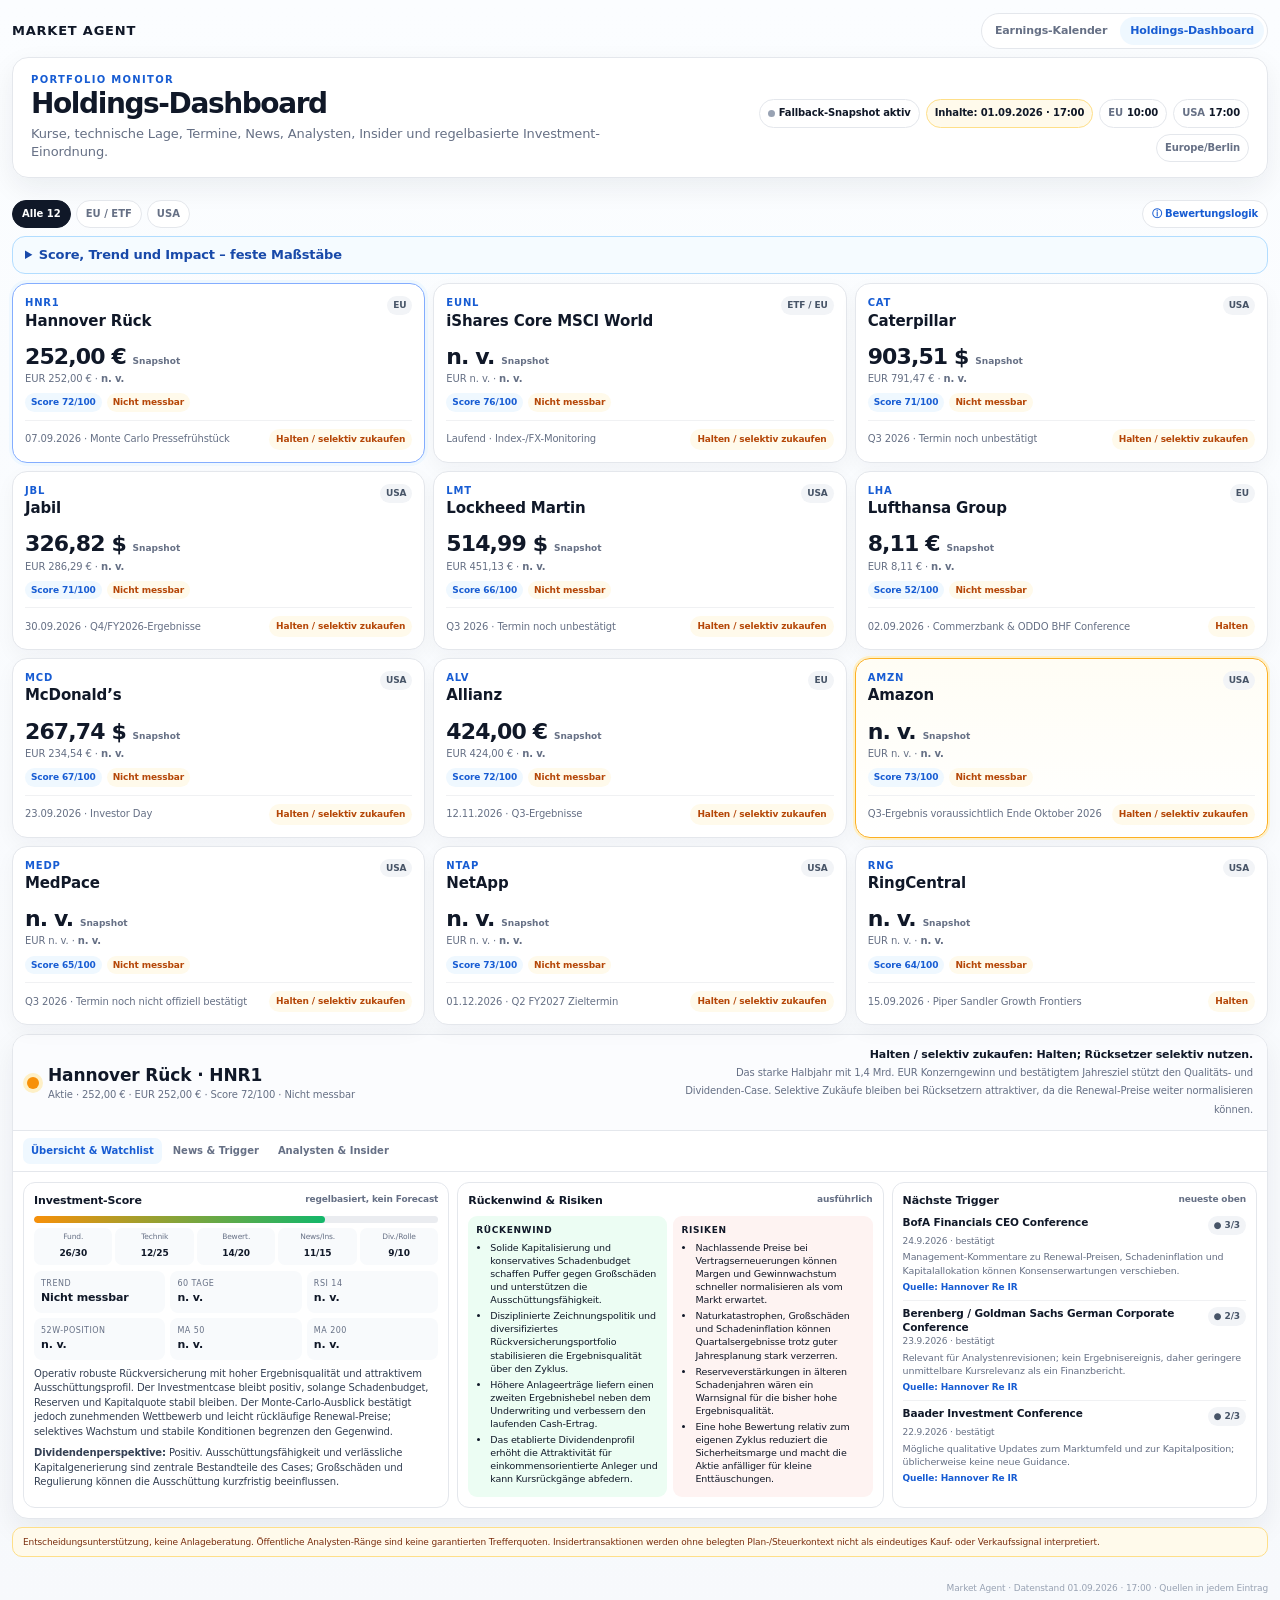
==== dashboard.html @ 546ca40b "Load EU dashboard update 2026-09-24 10:00" ====
<!doctype html>
<html lang="de"><head><meta charset="utf-8"><meta name="viewport" content="width=device-width,initial-scale=1"><meta name="color-scheme" content="light"><title>Holdings-Dashboard</title><link rel="stylesheet" href="/assets/dashboard.css"><link rel="stylesheet" href="/assets/dashboard-updates.css"></head><body>
<header class="shell"><div class="topnav"><div class="brand">MARKET AGENT</div><nav class="nav"><a href="/">Earnings-Kalender</a><a class="active" href="/dashboard.html">Holdings-Dashboard</a></nav></div><section class="hero"><div><p class="kicker">Portfolio Monitor</p><h1>Holdings-Dashboard</h1><p class="sub">Kurse, technische Lage, Termine, News, Analysten, Insider und regelbasierte Investment-Einordnung.</p></div><div class="meta"><span class="chip"><span id="live-dot" class="dot"></span><strong id="data-state">Daten werden geladen</strong></span><span id="content-state-chip" class="chip"><strong id="content-state">Inhalte werden geprüft</strong></span><span class="chip">EU <strong>10:00</strong></span><span class="chip">USA <strong>17:00</strong></span><span class="chip">Europe/Berlin</span></div></section></header>
<main class="shell"><div class="toolbar"><div class="filters"><button class="filter active" data-filter="ALL">Alle</button><button class="filter" data-filter="EU">EU / ETF</button><button class="filter" data-filter="US">USA</button></div><a class="method-link" href="#methodology">ⓘ Bewertungslogik</a></div>
<details id="methodology" class="method"><summary>Score, Trend und Impact – feste Maßstäbe</summary><div class="method-grid"><div class="method-card"><strong>Investment-Score 0–100</strong><p>Fundamentals 30, Technik 25, Bewertung/Analysten 20, News/Insider 15, Dividende/Portfoliorolle 10. 80–100 Zukauf; 65–79 positiv/selektiv; 50–64 Halten; 35–49 Reduzieren; darunter Verkaufen. Kein Kursforecast.</p></div><div class="method-card"><strong>Trend – fünf Zustände</strong><p>Stark aufwärts, aufwärts, gemischt, abwärts, stark abwärts. Einheitlich aus Kurs, MA20/50/200, 60-Tage-Rendite und Steigung der MA50. „Gemischt“ heißt: Signale widersprechen sich oder der Kurs liegt zwischen den Durchschnitten.</p></div><div class="method-card"><strong>Trigger-Stärke 1–3</strong><p>Je 1 Punkt für materielle Ergebnis-/Bewertungswirkung, bestätigte Quelle/Termin und zeitliche Nähe bzw. Unsicherheitsauflösung. 3/3 hohe Priorität, 2/3 relevant, 1/3 beobachten. Richtung separat.</p></div><div class="method-card"><strong>News-Impact ±1–3</strong><p>Richtung zeigt erwarteten Effekt auf Schätzungen/Sentiment. Stärke 1 indirekt oder klein, 2 relevant, 3 Guidance/Ergebnis/regulatorisch wesentlich. Jede Aussage enthält Quelle und Textbegründung.</p></div></div></details>
<section id="holdings" class="holdings"></section><section class="detail"><div class="detail-head"><div class="detail-title"><span id="lamp" class="lamp"></span><div><h2 id="detail-name"></h2><p id="detail-sub"></p></div></div><div class="advice"><strong id="advice-title"></strong><span id="advice-text"></span></div></div><div class="tabs"><button class="tab active" data-tab="overview">Übersicht & Watchlist</button><button class="tab" data-tab="events">News & Trigger</button><button class="tab" data-tab="research">Analysten & Insider</button></div><div id="tab-overview" class="tab-panel active"></div><div id="tab-events" class="tab-panel"></div><div id="tab-research" class="tab-panel"></div></section><div class="disclaimer">Entscheidungsunterstützung, keine Anlageberatung. Öffentliche Analysten-Ränge sind keine garantierten Trefferquoten. Insidertransaktionen werden ohne belegten Plan-/Steuerkontext nicht als eindeutiges Kauf- oder Verkaufssignal interpretiert.</div></main><footer class="shell">Market Agent · Datenstand 24.09.2026 · 10:00 · Quellen in jedem Eintrag</footer>
<script src="/assets/dashboard.js?v=20260918-1747" onerror="document.getElementById('data-state').textContent='Dashboard-Runtime konnte nicht geladen werden'"></script><script>(function(){setTimeout(function(){if(window.dashboardRuntimeReady)return;var s=document.createElement('script');s.src='/assets/dashboard.js?v=20260918-1747-retry-'+Date.now();s.onload=function(){setTimeout(function(){if(!window.dashboardRuntimeReady){var el=document.getElementById('data-state');if(el)el.textContent='Dashboard-Runtime konnte nicht initialisiert werden';}},1000)};s.onerror=function(){var el=document.getElementById('data-state');if(el)el.textContent='Dashboard-Runtime konnte auch im Wiederholungsversuch nicht geladen werden';};document.body.appendChild(s);},4000);})();</script><script src="/assets/dashboard-updates.js"></script><script src="/assets/dashboard-run.js"></script><script src="/assets/dashboard-current-run.js"></script><script src="/assets/dashboard-current-run-fix.js"></script><script src="/assets/dashboard-eu-20260825.js"></script><script src="/assets/dashboard-us-20260825.js"></script><script src="/assets/dashboard-eu-20260826.js"></script><script src="/assets/dashboard-us-20260826.js"></script><script src="/assets/dashboard-eu-20260827.js"></script><script src="/assets/dashboard-us-20260827.js"></script><script src="/assets/dashboard-eu-20260828.js"></script><script src="/assets/dashboard-us-20260828.js"></script><script src="/assets/dashboard-eu-20260831.js"></script><script src="/assets/dashboard-us-20260831.js"></script><script src="/assets/dashboard-eu-20260901.js"></script><script src="/assets/dashboard-us-20260901.js"></script><script src="/assets/dashboard-eu-20260902.js"></script><script src="/assets/dashboard-us-20260902.js"></script><script src="/assets/dashboard-eu-20260903.js"></script><script src="/assets/dashboard-us-20260903.js"></script><script src="/assets/dashboard-eu-20260904.js"></script><script src="/assets/dashboard-us-20260904.js"></script><script src="/assets/dashboard-eu-20260907.js"></script><script src="/assets/dashboard-eu-20260907-status-fix.js"></script><script src="/assets/dashboard-us-20260907.js?v=20260907-1700"></script><script src="/assets/dashboard-eu-20260908.js?v=20260908-1000"></script><script src="/assets/dashboard-us-20260908.js?v=20260908-1705"></script><script src="/assets/dashboard-eu-20260909.js?v=20260909-1000"></script><script src="/assets/dashboard-us-20260909.js?v=20260909-1700"></script><script src="/assets/dashboard-eu-20260910.js?v=20260910-1000"></script><script src="/assets/dashboard-us-20260910.js?v=20260910-1700"></script><script src="/assets/dashboard-eu-20260914.js?v=20260914-1000"></script><script src="/assets/dashboard-us-20260915.js?v=20260915-1700"></script><script src="/assets/dashboard-eu-20260916.js?v=20260916-1000"></script><script src="/assets/dashboard-us-20260916.js?v=20260916-1700"></script><script src="/assets/dashboard-eu-20260917.js?v=20260917-1000"></script><script src="/assets/dashboard-us-20260917.js?v=20260917-1700"></script><script src="/assets/dashboard-eu-20260918.js?v=20260918-1000"></script><script src="/assets/dashboard-us-20260918.js?v=20260918-1700"></script><script src="/assets/dashboard-eu-20260921.js?v=20260921-1000"></script><script src="/assets/dashboard-us-20260921.js?v=20260921-1700"></script><script src="/assets/dashboard-eu-20260922.js?v=20260922-1000"></script><script src="/assets/dashboard-us-20260922.js?v=20260922-1700"></script><script src="/assets/dashboard-eu-20260923.js?v=20260923-1000"></script><script src="/assets/dashboard-us-20260923.js?v=20260923-1700"></script><script src="/assets/dashboard-eu-20260924.js?v=20260924-1000"></script><script src="/assets/dashboard-status-guard.js?v=20260918-1747"></script></body></html>
---- assets/dashboard.css ----
:root{--bg:#f7f9fc;--panel:#fff;--ink:#101828;--muted:#667085;--line:#e4e7ec;--blue:#175cd3;--bluebg:#eff8ff;--green:#067647;--greenbg:#ecfdf3;--orange:#b54708;--orangebg:#fffaeb;--red:#b42318;--redbg:#fef3f2;--shadow:0 10px 28px rgba(16,24,40,.065);--r:16px}*{box-sizing:border-box}html{scroll-behavior:smooth}body{margin:0;background:linear-gradient(180deg,#fbfdff,var(--bg));color:var(--ink);font:13px/1.42 Inter,ui-sans-serif,system-ui,-apple-system,"Segoe UI",Arial,sans-serif;letter-spacing:-.01em}a{color:var(--blue);text-decoration:none}a:hover{text-decoration:underline}button{font:inherit}.shell{width:min(1260px,calc(100% - 24px));margin:auto}header{padding:13px 0 7px}.topnav,.hero,.toolbar,.detail-head,.item-top,.news-top,.price-row,.card-foot{display:flex;align-items:center;justify-content:space-between;gap:10px}.topnav{margin-bottom:8px}.brand{font-weight:900;letter-spacing:.06em}.nav{display:flex;gap:3px;background:#fff;border:1px solid var(--line);padding:3px;border-radius:999px}.nav a{padding:6px 10px;border-radius:999px;color:var(--muted);font-weight:800;font-size:11px}.nav a.active{color:var(--blue);background:var(--bluebg)}.hero{align-items:flex-end;background:rgba(255,255,255,.95);border:1px solid var(--line);border-radius:var(--r);padding:15px 18px;box-shadow:var(--shadow)}.kicker{margin:0 0 3px;color:var(--blue);font-size:10px;font-weight:900;letter-spacing:.13em;text-transform:uppercase}h1{margin:0;font-size:28px;line-height:1;font-weight:900;letter-spacing:-.05em}.sub{margin:7px 0 0;color:var(--muted)}.meta{display:flex;gap:6px;flex-wrap:wrap;justify-content:flex-end}.chip,.badge,.signal,.region{display:inline-flex;align-items:center;gap:4px;border-radius:999px;white-space:nowrap}.chip{padding:6px 8px;border:1px solid var(--line);background:#fff;color:var(--muted);font-size:10px;font-weight:750}.chip strong{color:var(--ink)}.dot{width:7px;height:7px;border-radius:50%;background:#98a2b3}.dot.live{background:#12b76a;box-shadow:0 0 0 3px #d1fadf}main{padding:7px 0 25px}.toolbar{margin:8px 0}.filters{display:flex;gap:5px}.filter,.method-link{border:1px solid var(--line);background:#fff;border-radius:999px;padding:6px 9px;color:var(--muted);font-size:10px;font-weight:850;cursor:pointer}.filter.active{background:#101828;color:#fff;border-color:#101828}.method-link{color:var(--blue)}.method{border:1px solid #b2ddff;background:#f5fbff;border-radius:13px;margin:0 0 9px;overflow:hidden}.method summary{cursor:pointer;padding:9px 12px;font-weight:900;color:#1849a9}.method-grid{display:grid;grid-template-columns:repeat(4,1fr);gap:7px;padding:0 10px 10px}.method-card{background:#fff;border:1px solid #d1e9ff;border-radius:10px;padding:8px}.method-card strong{display:block;font-size:11px;margin-bottom:3px}.method-card p{margin:0;color:var(--muted);font-size:10px;line-height:1.4}.holdings{display:grid;grid-template-columns:repeat(3,1fr);gap:8px}.holding{border:1px solid var(--line);border-radius:15px;background:#fff;box-shadow:0 7px 20px rgba(16,24,40,.04);padding:12px;cursor:pointer;min-height:166px;transition:.15s}.holding:hover{transform:translateY(-1px)}.holding.selected{border-color:#84adff;box-shadow:0 0 0 3px #eff8ff}.holding.hide{display:none}.holding-top{display:flex;justify-content:space-between;gap:8px}.ticker{font-size:10px;color:var(--blue);font-weight:900;letter-spacing:.08em}.name{font-size:15px;font-weight:900}.region{height:max-content;background:#f2f4f7;color:#475467;padding:3px 6px;font-size:9px;font-weight:900}.price-row{align-items:flex-end;margin-top:9px}.price{font-size:22px;font-weight:900;letter-spacing:-.04em}.price small{font-size:9px;color:var(--muted);letter-spacing:0}.eur,.mini{color:var(--muted);font-size:10px}.change{font-weight:900}.positive{color:var(--green)}.negative{color:var(--red)}.spark{width:94px;height:34px}.card-mid{display:flex;gap:5px;margin-top:7px;flex-wrap:wrap}.badge{padding:3px 6px;font-size:9px;font-weight:900}.b-up{background:var(--greenbg);color:var(--green)}.b-down{background:var(--redbg);color:var(--red)}.b-mix{background:var(--orangebg);color:var(--orange)}.b-neutral{background:#f2f4f7;color:#475467}.score{background:var(--bluebg);color:var(--blue)}.card-foot{margin-top:8px;padding-top:8px;border-top:1px solid #f0f1f3}.next{min-width:0;overflow:hidden;text-overflow:ellipsis;white-space:nowrap;color:var(--muted);font-size:10px}.signal{padding:4px 7px;font-size:9px;font-weight:900}.buy{background:var(--greenbg);color:var(--green)}.hold{background:var(--orangebg);color:var(--orange)}.sell{background:var(--redbg);color:var(--red)}.detail{margin-top:9px;border:1px solid var(--line);border-radius:var(--r);background:#fff;box-shadow:var(--shadow);overflow:hidden}.detail-head{padding:12px 14px;background:#fbfcfe;border-bottom:1px solid var(--line)}.detail-title{display:flex;align-items:center;gap:9px}.lamp{width:12px;height:12px;border-radius:50%}.detail-title h2{margin:0;font-size:17px}.detail-title p{margin:1px 0 0;color:var(--muted);font-size:10px}.advice{max-width:570px;text-align:right}.advice strong{display:block;font-size:11px}.advice span{font-size:10px;color:var(--muted)}.tabs{display:flex;gap:3px;padding:7px 10px;border-bottom:1px solid var(--line)}.tab{border:0;background:transparent;padding:6px 8px;border-radius:7px;color:var(--muted);font-size:10px;font-weight:900;cursor:pointer}.tab.active{background:var(--bluebg);color:var(--blue)}.tab-panel{display:none;padding:10px}.tab-panel.active{display:block}.overview{display:grid;grid-template-columns:1.05fr 1.05fr .9fr;gap:8px}.box{border:1px solid var(--line);border-radius:12px;background:#fff;padding:10px;min-width:0}.box h3{margin:0 0 7px;font-size:11px;display:flex;justify-content:space-between;gap:8px}.box h3 span{color:var(--muted);font-size:9px;font-weight:700}.metrics{display:grid;grid-template-columns:repeat(3,1fr);gap:5px}.metric{background:#f8fafc;border-radius:8px;padding:7px}.metric small{display:block;color:var(--muted);font-size:8px;text-transform:uppercase;letter-spacing:.06em}.metric strong{display:block;margin-top:1px;font-size:11px}.thesis{margin:7px 0 0;color:#344054;font-size:10px;line-height:1.45}.scorebar{height:7px;background:#eaecf0;border-radius:999px;overflow:hidden;margin:5px 0}.scorebar i{display:block;height:100%;background:linear-gradient(90deg,#f79009,#12b76a);border-radius:999px}.breakdown{display:grid;grid-template-columns:repeat(5,1fr);gap:3px}.breakdown div{text-align:center;background:#f8fafc;border-radius:7px;padding:4px 2px}.breakdown small{display:block;color:var(--muted);font-size:7.5px}.breakdown b{font-size:9px}.watch{display:grid;grid-template-columns:1fr 1fr;gap:6px}.watch-col{border-radius:9px;padding:8px}.watch-col.tail{background:var(--greenbg)}.watch-col.risk{background:var(--redbg)}.watch-col h4{margin:0 0 4px;font-size:9px;text-transform:uppercase;letter-spacing:.07em}.watch-col ul{margin:0;padding-left:14px}.watch-col li{font-size:9.5px;line-height:1.38;margin:3px 0}.list{display:grid;gap:6px}.trigger,.news-item{border-bottom:1px solid #f0f1f3;padding:0 0 7px}.trigger:last-child,.news-item:last-child{border-bottom:0;padding-bottom:0}.item-top,.news-top{align-items:flex-start}.item-top strong,.news-item h4{font-size:10.5px;line-height:1.32;margin:0}.date{color:var(--muted);font-size:9px;white-space:nowrap}.trigger p,.news-item p{margin:3px 0 0;color:var(--muted);font-size:9.5px;line-height:1.38}.source{font-size:9px;font-weight:800}.news-meta{font-size:8.5px;color:#98a2b3;text-transform:uppercase;letter-spacing:.04em}.impact-line{font-weight:800!important}.impact-line.up{color:var(--green)!important}.impact-line.down{color:var(--red)!important}.impact-line.flat{color:#475467!important}.research-grid{display:grid;grid-template-columns:1fr;gap:8px}table{width:100%;border-collapse:collapse}th,td{padding:6px 7px;border-bottom:1px solid var(--line);vertical-align:top;text-align:left;font-size:9.5px;line-height:1.35}th{font-size:8px;color:var(--muted);text-transform:uppercase;letter-spacing:.06em;background:#fcfdff}.table-wrap{overflow-x:auto}.footnote,.empty{color:var(--muted);font-size:9px;line-height:1.42}.footnote{margin:7px 0 0}.empty{border:1px dashed #d0d5dd;border-radius:9px;padding:12px;text-align:center}.disclaimer{margin-top:8px;border:1px solid #fedf89;background:#fffaeb;border-radius:10px;padding:8px 10px;color:#7a2e0e;font-size:9px}footer{padding:0 0 16px;text-align:right;color:#98a2b3;font-size:9px}@media(max-width:930px){.holdings{grid-template-columns:repeat(2,1fr)}.overview{grid-template-columns:1fr 1fr}.overview .box:first-child{grid-column:1/-1}.method-grid{grid-template-columns:1fr 1fr}}@media(max-width:620px){.hero,.detail-head{display:block}.meta{justify-content:flex-start;margin-top:9px}.holdings,.overview{grid-template-columns:1fr}.overview .box:first-child{grid-column:auto}.method-grid{grid-template-columns:1fr}.advice{text-align:left;margin-top:8px}.tabs{overflow:auto}.tab{white-space:nowrap}.quality{display:none}h1{font-size:24px}}
---- assets/dashboard-updates.css ----
.chip.status-ok{border-color:#abefc6;background:#ecfdf3;color:#067647}.chip.status-partial{border-color:#fedf89;background:#fffaeb;color:#b54708}.chip.status-error{border-color:#fecdca;background:#fef3f2;color:#b42318}.chip.status-closed{border-color:#d0d5dd;background:#f2f4f7;color:#475467}.holding.content-changed{border-color:#fdb022;background:linear-gradient(180deg,#fffdf5,#fff);box-shadow:0 0 0 2px #fef0c7,0 7px 20px rgba(16,24,40,.04)}.holding.content-changed.selected{border-color:#84adff;background:linear-gradient(180deg,#fffdf5,#fff);box-shadow:0 0 0 3px #eff8ff,inset 0 0 0 2px #fdb022}.holding.content-partial{background:linear-gradient(180deg,#fffcf0,#fff)}.update-badge{display:inline-flex;align-items:center;border-radius:999px;padding:2px 5px;margin:0 4px 3px 0;font-size:7.5px;font-weight:900;letter-spacing:.04em;vertical-align:middle}.update-new{background:#fef0c7;color:#b54708}.update-updated{background:#eff8ff;color:#175cd3}.update-corrected{background:#fef3f2;color:#b42318}
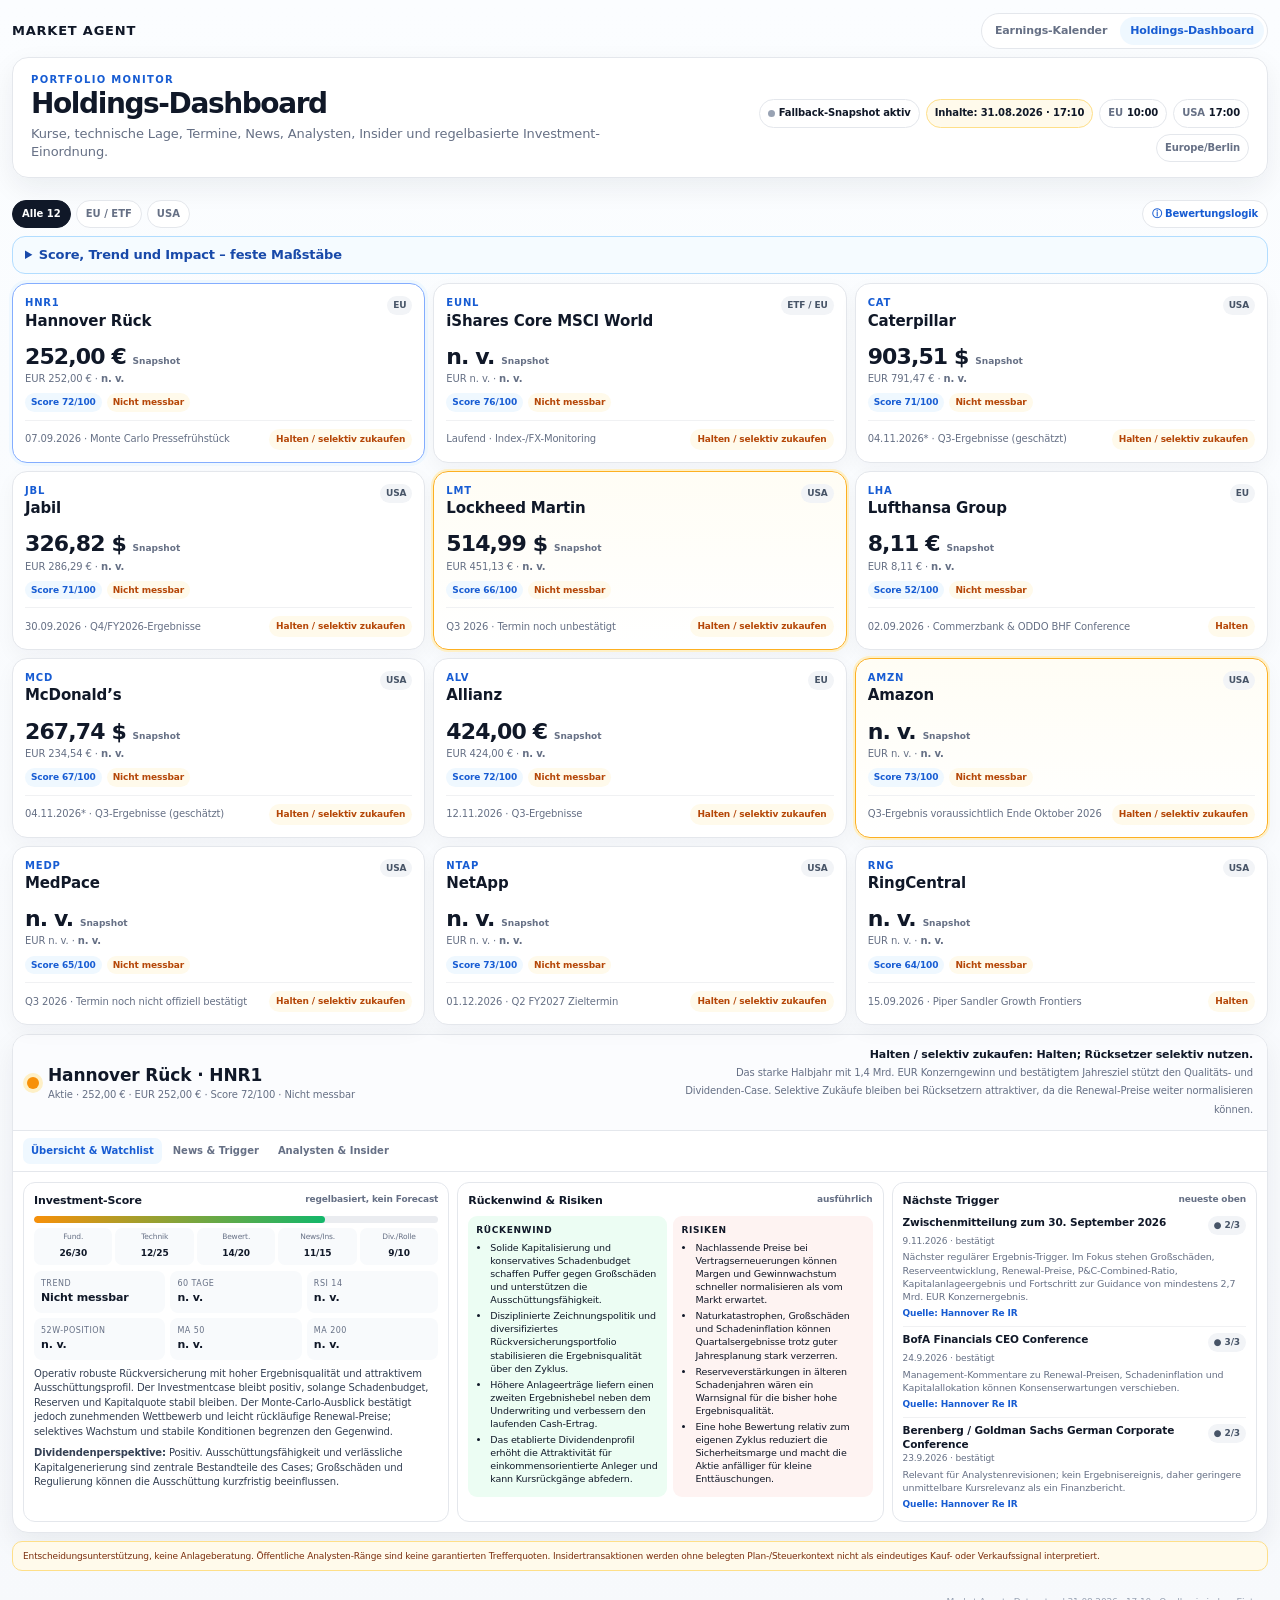
==== commit db66798c: "Publish backfilled 2026-09-25 holdings runs" ====
--- a/dashboard.html
+++ b/dashboard.html
@@ -3,5 +3,5 @@
 <header class="shell"><div class="topnav"><div class="brand">MARKET AGENT</div><nav class="nav"><a href="/">Earnings-Kalender</a><a class="active" href="/dashboard.html">Holdings-Dashboard</a></nav></div><section class="hero"><div><p class="kicker">Portfolio Monitor</p><h1>Holdings-Dashboard</h1><p class="sub">Kurse, technische Lage, Termine, News, Analysten, Insider und regelbasierte Investment-Einordnung.</p></div><div class="meta"><span class="chip"><span id="live-dot" class="dot"></span><strong id="data-state">Daten werden geladen</strong></span><span id="content-state-chip" class="chip"><strong id="content-state">Inhalte werden geprüft</strong></span><span class="chip">EU <strong>10:00</strong></span><span class="chip">USA <strong>17:00</strong></span><span class="chip">Europe/Berlin</span></div></section></header>
 <main class="shell"><div class="toolbar"><div class="filters"><button class="filter active" data-filter="ALL">Alle</button><button class="filter" data-filter="EU">EU / ETF</button><button class="filter" data-filter="US">USA</button></div><a class="method-link" href="#methodology">ⓘ Bewertungslogik</a></div>
 <details id="methodology" class="method"><summary>Score, Trend und Impact – feste Maßstäbe</summary><div class="method-grid"><div class="method-card"><strong>Investment-Score 0–100</strong><p>Fundamentals 30, Technik 25, Bewertung/Analysten 20, News/Insider 15, Dividende/Portfoliorolle 10. 80–100 Zukauf; 65–79 positiv/selektiv; 50–64 Halten; 35–49 Reduzieren; darunter Verkaufen. Kein Kursforecast.</p></div><div class="method-card"><strong>Trend – fünf Zustände</strong><p>Stark aufwärts, aufwärts, gemischt, abwärts, stark abwärts. Einheitlich aus Kurs, MA20/50/200, 60-Tage-Rendite und Steigung der MA50. „Gemischt“ heißt: Signale widersprechen sich oder der Kurs liegt zwischen den Durchschnitten.</p></div><div class="method-card"><strong>Trigger-Stärke 1–3</strong><p>Je 1 Punkt für materielle Ergebnis-/Bewertungswirkung, bestätigte Quelle/Termin und zeitliche Nähe bzw. Unsicherheitsauflösung. 3/3 hohe Priorität, 2/3 relevant, 1/3 beobachten. Richtung separat.</p></div><div class="method-card"><strong>News-Impact ±1–3</strong><p>Richtung zeigt erwarteten Effekt auf Schätzungen/Sentiment. Stärke 1 indirekt oder klein, 2 relevant, 3 Guidance/Ergebnis/regulatorisch wesentlich. Jede Aussage enthält Quelle und Textbegründung.</p></div></div></details>
-<section id="holdings" class="holdings"></section><section class="detail"><div class="detail-head"><div class="detail-title"><span id="lamp" class="lamp"></span><div><h2 id="detail-name"></h2><p id="detail-sub"></p></div></div><div class="advice"><strong id="advice-title"></strong><span id="advice-text"></span></div></div><div class="tabs"><button class="tab active" data-tab="overview">Übersicht & Watchlist</button><button class="tab" data-tab="events">News & Trigger</button><button class="tab" data-tab="research">Analysten & Insider</button></div><div id="tab-overview" class="tab-panel active"></div><div id="tab-events" class="tab-panel"></div><div id="tab-research" class="tab-panel"></div></section><div class="disclaimer">Entscheidungsunterstützung, keine Anlageberatung. Öffentliche Analysten-Ränge sind keine garantierten Trefferquoten. Insidertransaktionen werden ohne belegten Plan-/Steuerkontext nicht als eindeutiges Kauf- oder Verkaufssignal interpretiert.</div></main><footer class="shell">Market Agent · Datenstand 24.09.2026 · 10:00 · Quellen in jedem Eintrag</footer>
-<script src="/assets/dashboard.js?v=20260918-1747" onerror="document.getElementById('data-state').textContent='Dashboard-Runtime konnte nicht geladen werden'"></script><script>(function(){setTimeout(function(){if(window.dashboardRuntimeReady)return;var s=document.createElement('script');s.src='/assets/dashboard.js?v=20260918-1747-retry-'+Date.now();s.onload=function(){setTimeout(function(){if(!window.dashboardRuntimeReady){var el=document.getElementById('data-state');if(el)el.textContent='Dashboard-Runtime konnte nicht initialisiert werden';}},1000)};s.onerror=function(){var el=document.getElementById('data-state');if(el)el.textContent='Dashboard-Runtime konnte auch im Wiederholungsversuch nicht geladen werden';};document.body.appendChild(s);},4000);})();</script><script src="/assets/dashboard-updates.js"></script><script src="/assets/dashboard-run.js"></script><script src="/assets/dashboard-current-run.js"></script><script src="/assets/dashboard-current-run-fix.js"></script><script src="/assets/dashboard-eu-20260825.js"></script><script src="/assets/dashboard-us-20260825.js"></script><script src="/assets/dashboard-eu-20260826.js"></script><script src="/assets/dashboard-us-20260826.js"></script><script src="/assets/dashboard-eu-20260827.js"></script><script src="/assets/dashboard-us-20260827.js"></script><script src="/assets/dashboard-eu-20260828.js"></script><script src="/assets/dashboard-us-20260828.js"></script><script src="/assets/dashboard-eu-20260831.js"></script><script src="/assets/dashboard-us-20260831.js"></script><script src="/assets/dashboard-eu-20260901.js"></script><script src="/assets/dashboard-us-20260901.js"></script><script src="/assets/dashboard-eu-20260902.js"></script><script src="/assets/dashboard-us-20260902.js"></script><script src="/assets/dashboard-eu-20260903.js"></script><script src="/assets/dashboard-us-20260903.js"></script><script src="/assets/dashboard-eu-20260904.js"></script><script src="/assets/dashboard-us-20260904.js"></script><script src="/assets/dashboard-eu-20260907.js"></script><script src="/assets/dashboard-eu-20260907-status-fix.js"></script><script src="/assets/dashboard-us-20260907.js?v=20260907-1700"></script><script src="/assets/dashboard-eu-20260908.js?v=20260908-1000"></script><script src="/assets/dashboard-us-20260908.js?v=20260908-1705"></script><script src="/assets/dashboard-eu-20260909.js?v=20260909-1000"></script><script src="/assets/dashboard-us-20260909.js?v=20260909-1700"></script><script src="/assets/dashboard-eu-20260910.js?v=20260910-1000"></script><script src="/assets/dashboard-us-20260910.js?v=20260910-1700"></script><script src="/assets/dashboard-eu-20260914.js?v=20260914-1000"></script><script src="/assets/dashboard-us-20260915.js?v=20260915-1700"></script><script src="/assets/dashboard-eu-20260916.js?v=20260916-1000"></script><script src="/assets/dashboard-us-20260916.js?v=20260916-1700"></script><script src="/assets/dashboard-eu-20260917.js?v=20260917-1000"></script><script src="/assets/dashboard-us-20260917.js?v=20260917-1700"></script><script src="/assets/dashboard-eu-20260918.js?v=20260918-1000"></script><script src="/assets/dashboard-us-20260918.js?v=20260918-1700"></script><script src="/assets/dashboard-eu-20260921.js?v=20260921-1000"></script><script src="/assets/dashboard-us-20260921.js?v=20260921-1700"></script><script src="/assets/dashboard-eu-20260922.js?v=20260922-1000"></script><script src="/assets/dashboard-us-20260922.js?v=20260922-1700"></script><script src="/assets/dashboard-eu-20260923.js?v=20260923-1000"></script><script src="/assets/dashboard-us-20260923.js?v=20260923-1700"></script><script src="/assets/dashboard-eu-20260924.js?v=20260924-1000"></script><script src="/assets/dashboard-status-guard.js?v=20260918-1747"></script></body></html>+<section id="holdings" class="holdings"></section><section class="detail"><div class="detail-head"><div class="detail-title"><span id="lamp" class="lamp"></span><div><h2 id="detail-name"></h2><p id="detail-sub"></p></div></div><div class="advice"><strong id="advice-title"></strong><span id="advice-text"></span></div></div><div class="tabs"><button class="tab active" data-tab="overview">Übersicht & Watchlist</button><button class="tab" data-tab="events">News & Trigger</button><button class="tab" data-tab="research">Analysten & Insider</button></div><div id="tab-overview" class="tab-panel active"></div><div id="tab-events" class="tab-panel"></div><div id="tab-research" class="tab-panel"></div></section><div class="disclaimer">Entscheidungsunterstützung, keine Anlageberatung. Öffentliche Analysten-Ränge sind keine garantierten Trefferquoten. Insidertransaktionen werden ohne belegten Plan-/Steuerkontext nicht als eindeutiges Kauf- oder Verkaufssignal interpretiert.</div></main><footer class="shell">Market Agent · Datenstand 25.09.2026 · 17:00 · Quellen in jedem Eintrag</footer>
+<script src="/assets/dashboard.js?v=20260918-1747" onerror="document.getElementById('data-state').textContent='Dashboard-Runtime konnte nicht geladen werden'"></script><script>(function(){setTimeout(function(){if(window.dashboardRuntimeReady)return;var s=document.createElement('script');s.src='/assets/dashboard.js?v=20260918-1747-retry-'+Date.now();s.onload=function(){setTimeout(function(){if(!window.dashboardRuntimeReady){var el=document.getElementById('data-state');if(el)el.textContent='Dashboard-Runtime konnte nicht initialisiert werden';}},1000)};s.onerror=function(){var el=document.getElementById('data-state');if(el)el.textContent='Dashboard-Runtime konnte auch im Wiederholungsversuch nicht geladen werden';};document.body.appendChild(s);},4000);})();</script><script src="/assets/dashboard-updates.js"></script><script src="/assets/dashboard-run.js"></script><script src="/assets/dashboard-current-run.js"></script><script src="/assets/dashboard-current-run-fix.js"></script><script src="/assets/dashboard-eu-20260825.js"></script><script src="/assets/dashboard-us-20260825.js"></script><script src="/assets/dashboard-eu-20260826.js"></script><script src="/assets/dashboard-us-20260826.js"></script><script src="/assets/dashboard-eu-20260827.js"></script><script src="/assets/dashboard-us-20260827.js"></script><script src="/assets/dashboard-eu-20260828.js"></script><script src="/assets/dashboard-us-20260828.js"></script><script src="/assets/dashboard-eu-20260831.js"></script><script src="/assets/dashboard-us-20260831.js"></script><script src="/assets/dashboard-eu-20260901.js"></script><script src="/assets/dashboard-us-20260901.js"></script><script src="/assets/dashboard-eu-20260902.js"></script><script src="/assets/dashboard-us-20260902.js"></script><script src="/assets/dashboard-eu-20260903.js"></script><script src="/assets/dashboard-us-20260903.js"></script><script src="/assets/dashboard-eu-20260904.js"></script><script src="/assets/dashboard-us-20260904.js"></script><script src="/assets/dashboard-eu-20260907.js"></script><script src="/assets/dashboard-eu-20260907-status-fix.js"></script><script src="/assets/dashboard-us-20260907.js?v=20260907-1700"></script><script src="/assets/dashboard-eu-20260908.js?v=20260908-1000"></script><script src="/assets/dashboard-us-20260908.js?v=20260908-1705"></script><script src="/assets/dashboard-eu-20260909.js?v=20260909-1000"></script><script src="/assets/dashboard-us-20260909.js?v=20260909-1700"></script><script src="/assets/dashboard-eu-20260910.js?v=20260910-1000"></script><script src="/assets/dashboard-us-20260910.js?v=20260910-1700"></script><script src="/assets/dashboard-eu-20260914.js?v=20260914-1000"></script><script src="/assets/dashboard-us-20260915.js?v=20260915-1700"></script><script src="/assets/dashboard-eu-20260916.js?v=20260916-1000"></script><script src="/assets/dashboard-us-20260916.js?v=20260916-1700"></script><script src="/assets/dashboard-eu-20260917.js?v=20260917-1000"></script><script src="/assets/dashboard-us-20260917.js?v=20260917-1700"></script><script src="/assets/dashboard-eu-20260918.js?v=20260918-1000"></script><script src="/assets/dashboard-us-20260918.js?v=20260918-1700"></script><script src="/assets/dashboard-eu-20260921.js?v=20260921-1000"></script><script src="/assets/dashboard-us-20260921.js?v=20260921-1700"></script><script src="/assets/dashboard-eu-20260922.js?v=20260922-1000"></script><script src="/assets/dashboard-us-20260922.js?v=20260922-1700"></script><script src="/assets/dashboard-eu-20260923.js?v=20260923-1000"></script><script src="/assets/dashboard-us-20260923.js?v=20260923-1700"></script><script src="/assets/dashboard-eu-20260924.js?v=20260924-1000"></script><script src="/assets/dashboard-us-20260924.js?v=20260924-1700"></script><script src="/assets/dashboard-eu-20260925.js?v=20260925-1000"></script><script src="/assets/dashboard-us-20260925.js?v=20260925-1700"></script><script src="/assets/dashboard-status-guard.js?v=20260925-1700"></script></body></html>
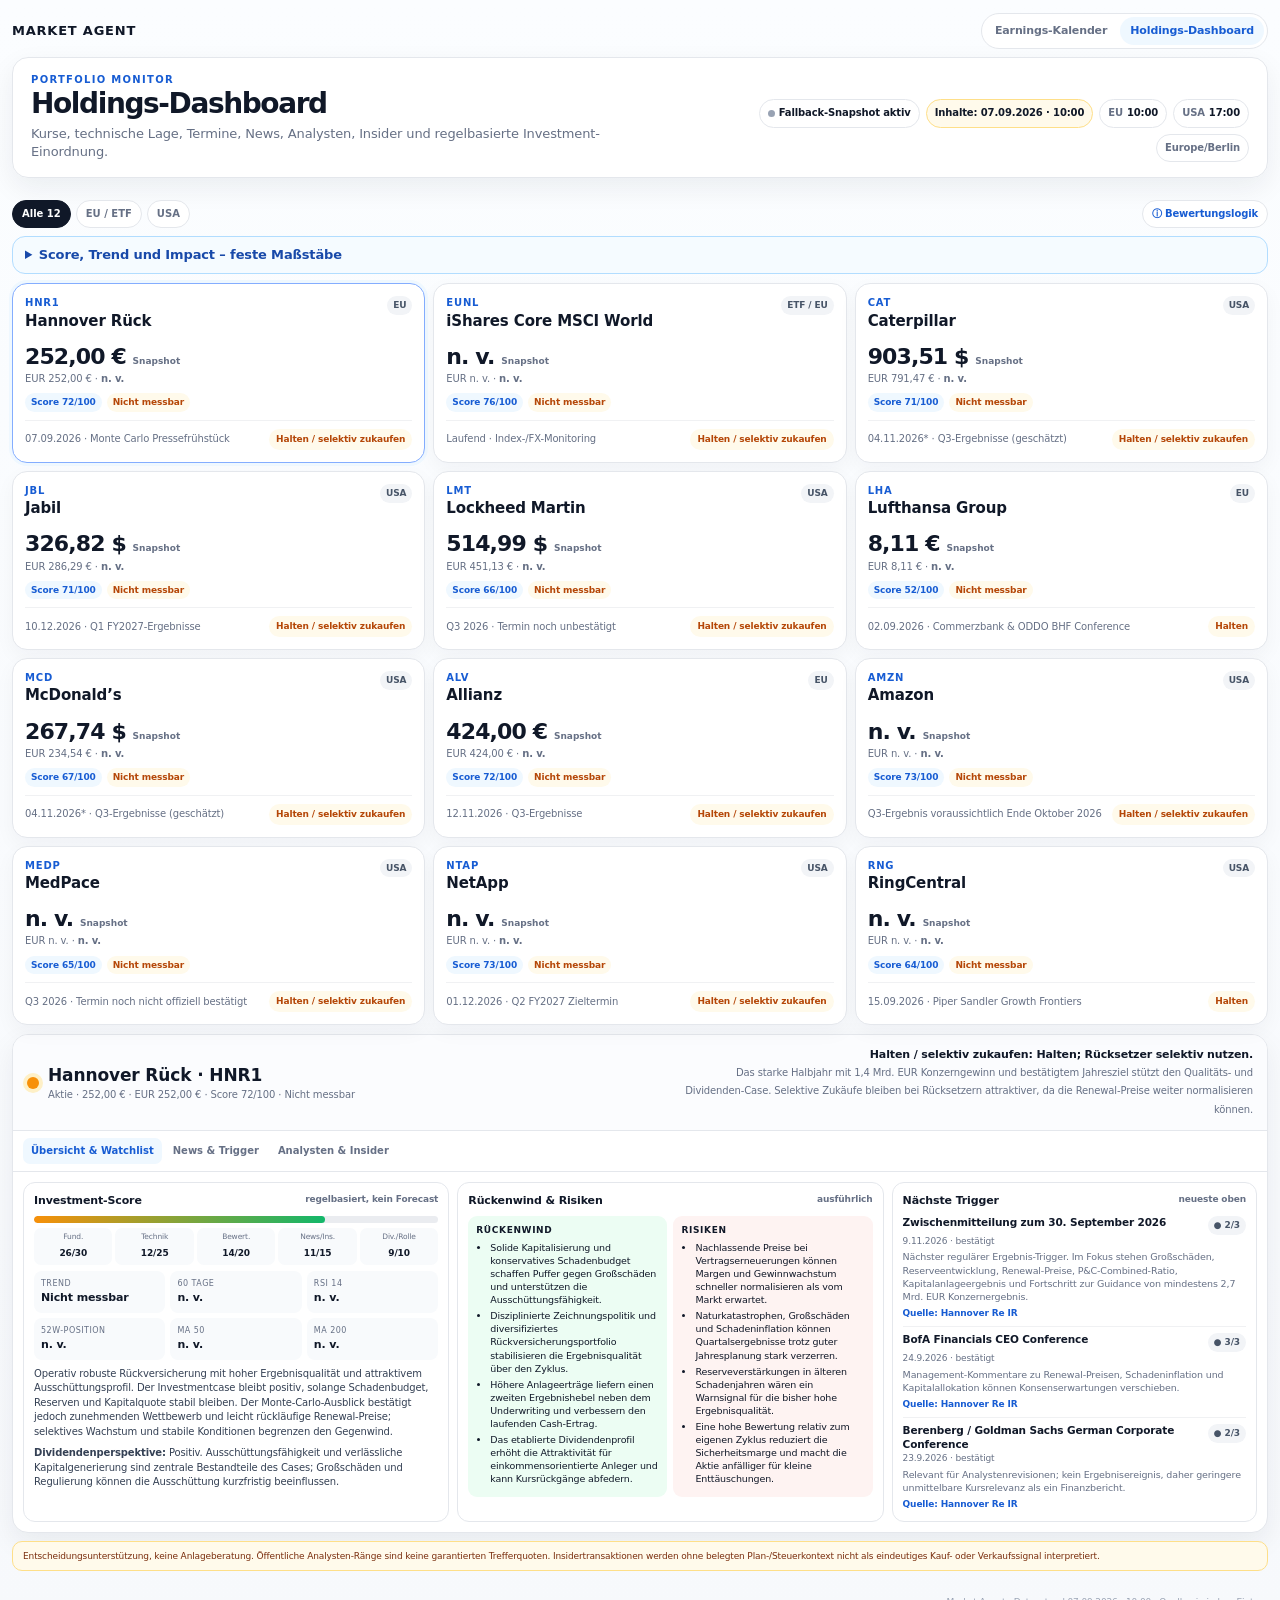
==== commit 777620b1: "Load last confirmed dashboard run after historical patches" ====
--- a/dashboard.html
+++ b/dashboard.html
@@ -4,4 +4,4 @@
 <main class="shell"><div class="toolbar"><div class="filters"><button class="filter active" data-filter="ALL">Alle</button><button class="filter" data-filter="EU">EU / ETF</button><button class="filter" data-filter="US">USA</button></div><a class="method-link" href="#methodology">ⓘ Bewertungslogik</a></div>
 <details id="methodology" class="method"><summary>Score, Trend und Impact – feste Maßstäbe</summary><div class="method-grid"><div class="method-card"><strong>Investment-Score 0–100</strong><p>Fundamentals 30, Technik 25, Bewertung/Analysten 20, News/Insider 15, Dividende/Portfoliorolle 10. 80–100 Zukauf; 65–79 positiv/selektiv; 50–64 Halten; 35–49 Reduzieren; darunter Verkaufen. Kein Kursforecast.</p></div><div class="method-card"><strong>Trend – fünf Zustände</strong><p>Stark aufwärts, aufwärts, gemischt, abwärts, stark abwärts. Einheitlich aus Kurs, MA20/50/200, 60-Tage-Rendite und Steigung der MA50. „Gemischt“ heißt: Signale widersprechen sich oder der Kurs liegt zwischen den Durchschnitten.</p></div><div class="method-card"><strong>Trigger-Stärke 1–3</strong><p>Je 1 Punkt für materielle Ergebnis-/Bewertungswirkung, bestätigte Quelle/Termin und zeitliche Nähe bzw. Unsicherheitsauflösung. 3/3 hohe Priorität, 2/3 relevant, 1/3 beobachten. Richtung separat.</p></div><div class="method-card"><strong>News-Impact ±1–3</strong><p>Richtung zeigt erwarteten Effekt auf Schätzungen/Sentiment. Stärke 1 indirekt oder klein, 2 relevant, 3 Guidance/Ergebnis/regulatorisch wesentlich. Jede Aussage enthält Quelle und Textbegründung.</p></div></div></details>
 <section id="holdings" class="holdings"></section><section class="detail"><div class="detail-head"><div class="detail-title"><span id="lamp" class="lamp"></span><div><h2 id="detail-name"></h2><p id="detail-sub"></p></div></div><div class="advice"><strong id="advice-title"></strong><span id="advice-text"></span></div></div><div class="tabs"><button class="tab active" data-tab="overview">Übersicht & Watchlist</button><button class="tab" data-tab="events">News & Trigger</button><button class="tab" data-tab="research">Analysten & Insider</button></div><div id="tab-overview" class="tab-panel active"></div><div id="tab-events" class="tab-panel"></div><div id="tab-research" class="tab-panel"></div></section><div class="disclaimer">Entscheidungsunterstützung, keine Anlageberatung. Öffentliche Analysten-Ränge sind keine garantierten Trefferquoten. Insidertransaktionen werden ohne belegten Plan-/Steuerkontext nicht als eindeutiges Kauf- oder Verkaufssignal interpretiert.</div></main><footer class="shell">Market Agent · Datenstand 25.09.2026 · 17:00 · Quellen in jedem Eintrag</footer>
-<script src="/assets/dashboard.js?v=20260918-1747" onerror="document.getElementById('data-state').textContent='Dashboard-Runtime konnte nicht geladen werden'"></script><script>(function(){setTimeout(function(){if(window.dashboardRuntimeReady)return;var s=document.createElement('script');s.src='/assets/dashboard.js?v=20260918-1747-retry-'+Date.now();s.onload=function(){setTimeout(function(){if(!window.dashboardRuntimeReady){var el=document.getElementById('data-state');if(el)el.textContent='Dashboard-Runtime konnte nicht initialisiert werden';}},1000)};s.onerror=function(){var el=document.getElementById('data-state');if(el)el.textContent='Dashboard-Runtime konnte auch im Wiederholungsversuch nicht geladen werden';};document.body.appendChild(s);},4000);})();</script><script src="/assets/dashboard-updates.js"></script><script src="/assets/dashboard-run.js"></script><script src="/assets/dashboard-current-run.js"></script><script src="/assets/dashboard-current-run-fix.js"></script><script src="/assets/dashboard-eu-20260825.js"></script><script src="/assets/dashboard-us-20260825.js"></script><script src="/assets/dashboard-eu-20260826.js"></script><script src="/assets/dashboard-us-20260826.js"></script><script src="/assets/dashboard-eu-20260827.js"></script><script src="/assets/dashboard-us-20260827.js"></script><script src="/assets/dashboard-eu-20260828.js"></script><script src="/assets/dashboard-us-20260828.js"></script><script src="/assets/dashboard-eu-20260831.js"></script><script src="/assets/dashboard-us-20260831.js"></script><script src="/assets/dashboard-eu-20260901.js"></script><script src="/assets/dashboard-us-20260901.js"></script><script src="/assets/dashboard-eu-20260902.js"></script><script src="/assets/dashboard-us-20260902.js"></script><script src="/assets/dashboard-eu-20260903.js"></script><script src="/assets/dashboard-us-20260903.js"></script><script src="/assets/dashboard-eu-20260904.js"></script><script src="/assets/dashboard-us-20260904.js"></script><script src="/assets/dashboard-eu-20260907.js"></script><script src="/assets/dashboard-eu-20260907-status-fix.js"></script><script src="/assets/dashboard-us-20260907.js?v=20260907-1700"></script><script src="/assets/dashboard-eu-20260908.js?v=20260908-1000"></script><script src="/assets/dashboard-us-20260908.js?v=20260908-1705"></script><script src="/assets/dashboard-eu-20260909.js?v=20260909-1000"></script><script src="/assets/dashboard-us-20260909.js?v=20260909-1700"></script><script src="/assets/dashboard-eu-20260910.js?v=20260910-1000"></script><script src="/assets/dashboard-us-20260910.js?v=20260910-1700"></script><script src="/assets/dashboard-eu-20260914.js?v=20260914-1000"></script><script src="/assets/dashboard-us-20260915.js?v=20260915-1700"></script><script src="/assets/dashboard-eu-20260916.js?v=20260916-1000"></script><script src="/assets/dashboard-us-20260916.js?v=20260916-1700"></script><script src="/assets/dashboard-eu-20260917.js?v=20260917-1000"></script><script src="/assets/dashboard-us-20260917.js?v=20260917-1700"></script><script src="/assets/dashboard-eu-20260918.js?v=20260918-1000"></script><script src="/assets/dashboard-us-20260918.js?v=20260918-1700"></script><script src="/assets/dashboard-eu-20260921.js?v=20260921-1000"></script><script src="/assets/dashboard-us-20260921.js?v=20260921-1700"></script><script src="/assets/dashboard-eu-20260922.js?v=20260922-1000"></script><script src="/assets/dashboard-us-20260922.js?v=20260922-1700"></script><script src="/assets/dashboard-eu-20260923.js?v=20260923-1000"></script><script src="/assets/dashboard-us-20260923.js?v=20260923-1700"></script><script src="/assets/dashboard-eu-20260924.js?v=20260924-1000"></script><script src="/assets/dashboard-us-20260924.js?v=20260924-1700"></script><script src="/assets/dashboard-eu-20260925.js?v=20260925-1000"></script><script src="/assets/dashboard-us-20260925.js?v=20260925-1700"></script><script src="/assets/dashboard-status-guard.js?v=20260925-1700"></script></body></html>+<script src="/assets/dashboard.js?v=20260918-1747" onerror="document.getElementById('data-state').textContent='Dashboard-Runtime konnte nicht geladen werden'"></script><script>(function(){setTimeout(function(){if(window.dashboardRuntimeReady)return;var s=document.createElement('script');s.src='/assets/dashboard.js?v=20260918-1747-retry-'+Date.now();s.onload=function(){setTimeout(function(){if(!window.dashboardRuntimeReady){var el=document.getElementById('data-state');if(el)el.textContent='Dashboard-Runtime konnte nicht initialisiert werden';}},1000)};s.onerror=function(){var el=document.getElementById('data-state');if(el)el.textContent='Dashboard-Runtime konnte auch im Wiederholungsversuch nicht geladen werden';};document.body.appendChild(s);},4000);})();</script><script src="/assets/dashboard-updates.js"></script><script src="/assets/dashboard-run.js"></script><script src="/assets/dashboard-current-run-fix.js"></script><script src="/assets/dashboard-eu-20260825.js"></script><script src="/assets/dashboard-us-20260825.js"></script><script src="/assets/dashboard-eu-20260826.js"></script><script src="/assets/dashboard-us-20260826.js"></script><script src="/assets/dashboard-eu-20260827.js"></script><script src="/assets/dashboard-us-20260827.js"></script><script src="/assets/dashboard-eu-20260828.js"></script><script src="/assets/dashboard-us-20260828.js"></script><script src="/assets/dashboard-eu-20260831.js"></script><script src="/assets/dashboard-us-20260831.js"></script><script src="/assets/dashboard-eu-20260901.js"></script><script src="/assets/dashboard-us-20260901.js"></script><script src="/assets/dashboard-eu-20260902.js"></script><script src="/assets/dashboard-us-20260902.js"></script><script src="/assets/dashboard-eu-20260903.js"></script><script src="/assets/dashboard-us-20260903.js"></script><script src="/assets/dashboard-eu-20260904.js"></script><script src="/assets/dashboard-us-20260904.js"></script><script src="/assets/dashboard-eu-20260907.js"></script><script src="/assets/dashboard-eu-20260907-status-fix.js"></script><script src="/assets/dashboard-us-20260907.js?v=20260907-1700"></script><script src="/assets/dashboard-eu-20260908.js?v=20260908-1000"></script><script src="/assets/dashboard-us-20260908.js?v=20260908-1705"></script><script src="/assets/dashboard-eu-20260909.js?v=20260909-1000"></script><script src="/assets/dashboard-us-20260909.js?v=20260909-1700"></script><script src="/assets/dashboard-eu-20260910.js?v=20260910-1000"></script><script src="/assets/dashboard-us-20260910.js?v=20260910-1700"></script><script src="/assets/dashboard-eu-20260914.js?v=20260914-1000"></script><script src="/assets/dashboard-us-20260915.js?v=20260915-1700"></script><script src="/assets/dashboard-eu-20260916.js?v=20260916-1000"></script><script src="/assets/dashboard-us-20260916.js?v=20260916-1700"></script><script src="/assets/dashboard-eu-20260917.js?v=20260917-1000"></script><script src="/assets/dashboard-us-20260917.js?v=20260917-1700"></script><script src="/assets/dashboard-eu-20260918.js?v=20260918-1000"></script><script src="/assets/dashboard-us-20260918.js?v=20260918-1700"></script><script src="/assets/dashboard-eu-20260921.js?v=20260921-1000"></script><script src="/assets/dashboard-us-20260921.js?v=20260921-1700"></script><script src="/assets/dashboard-eu-20260922.js?v=20260922-1000"></script><script src="/assets/dashboard-us-20260922.js?v=20260922-1700"></script><script src="/assets/dashboard-eu-20260923.js?v=20260923-1000"></script><script src="/assets/dashboard-us-20260923.js?v=20260923-1700"></script><script src="/assets/dashboard-eu-20260924.js?v=20260924-1000"></script><script src="/assets/dashboard-us-20260924.js?v=20260924-1700"></script><script src="/assets/dashboard-eu-20260925.js?v=20260925-1000"></script><script src="/assets/dashboard-us-20260925.js?v=20260925-1700"></script><script src="/assets/dashboard-current-run.js?v=20261013-loader-fix"></script><script src="/assets/dashboard-status-guard.js?v=20260925-1700"></script></body></html>
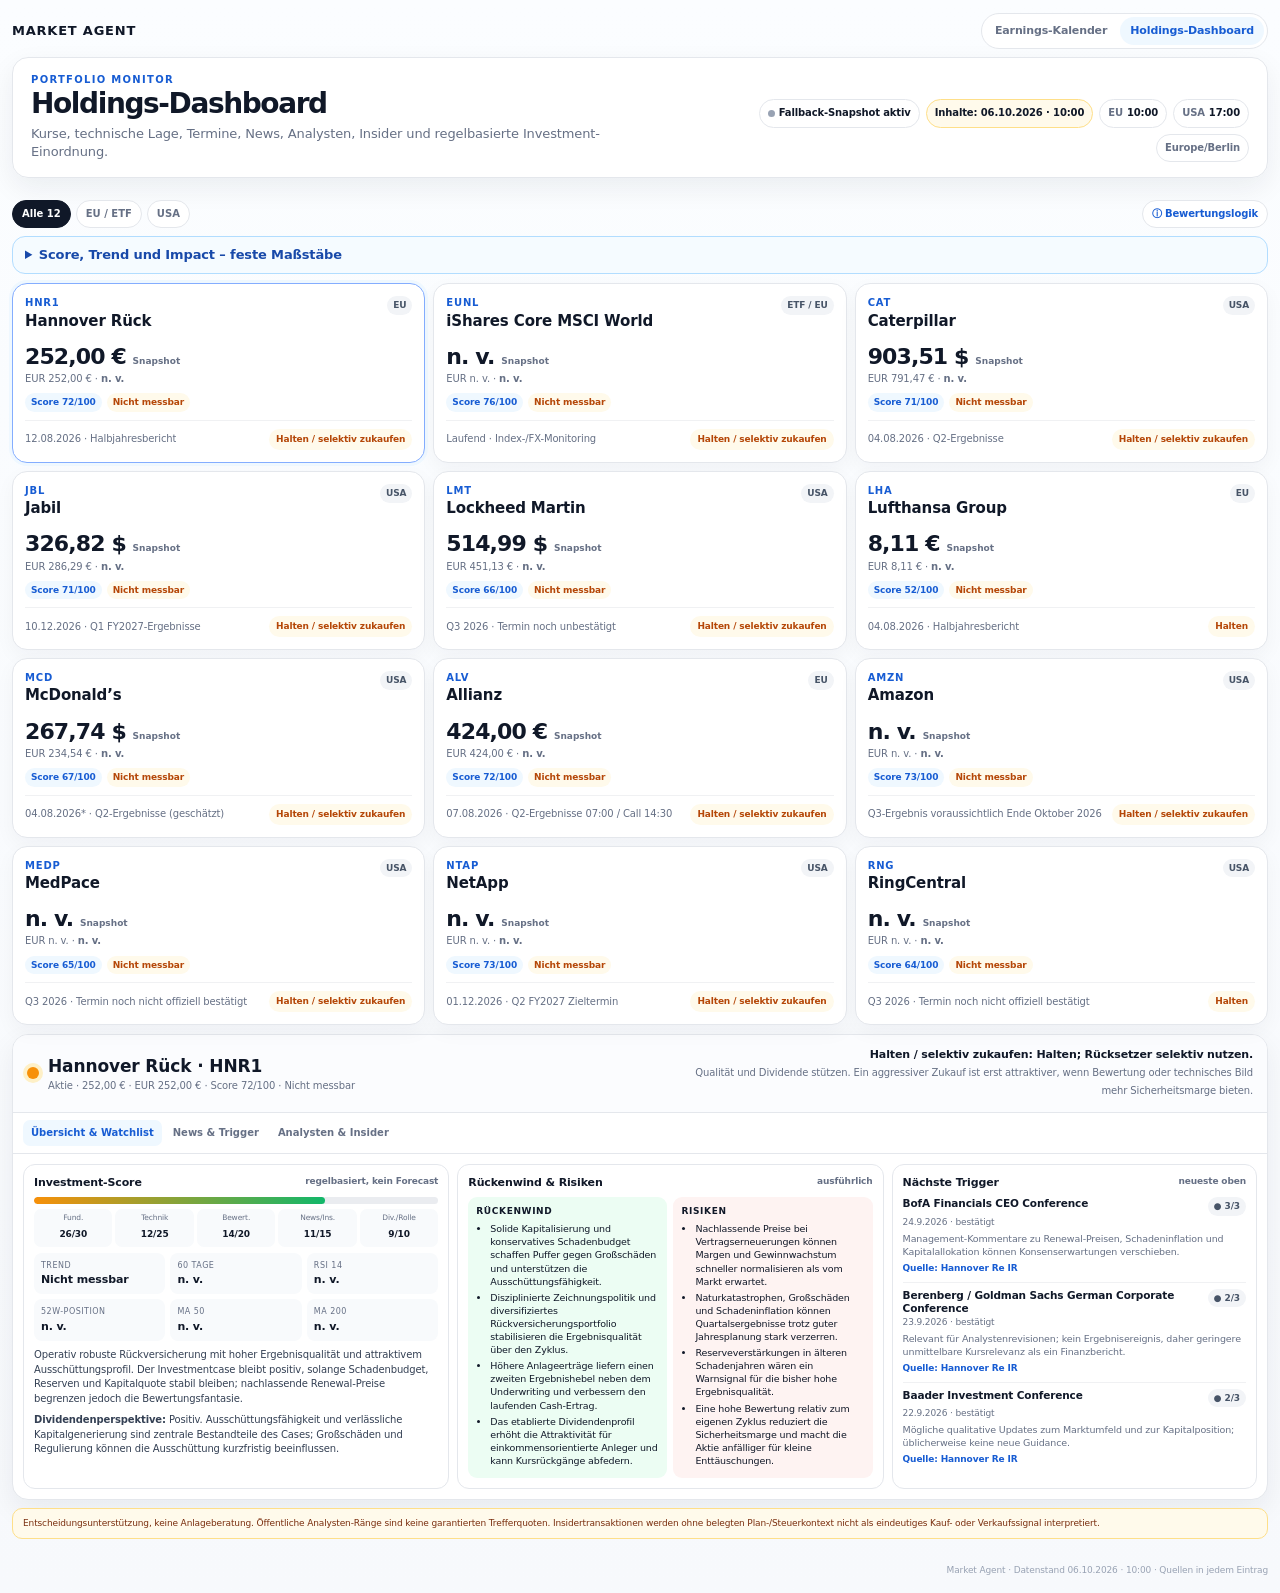
==== commit bd959d4e: "Remove conflicting historical dashboard overlays and load last verified EU and US runs" ====
--- a/dashboard.html
+++ b/dashboard.html
@@ -4,4 +4,4 @@
 <main class="shell"><div class="toolbar"><div class="filters"><button class="filter active" data-filter="ALL">Alle</button><button class="filter" data-filter="EU">EU / ETF</button><button class="filter" data-filter="US">USA</button></div><a class="method-link" href="#methodology">ⓘ Bewertungslogik</a></div>
 <details id="methodology" class="method"><summary>Score, Trend und Impact – feste Maßstäbe</summary><div class="method-grid"><div class="method-card"><strong>Investment-Score 0–100</strong><p>Fundamentals 30, Technik 25, Bewertung/Analysten 20, News/Insider 15, Dividende/Portfoliorolle 10. 80–100 Zukauf; 65–79 positiv/selektiv; 50–64 Halten; 35–49 Reduzieren; darunter Verkaufen. Kein Kursforecast.</p></div><div class="method-card"><strong>Trend – fünf Zustände</strong><p>Stark aufwärts, aufwärts, gemischt, abwärts, stark abwärts. Einheitlich aus Kurs, MA20/50/200, 60-Tage-Rendite und Steigung der MA50. „Gemischt“ heißt: Signale widersprechen sich oder der Kurs liegt zwischen den Durchschnitten.</p></div><div class="method-card"><strong>Trigger-Stärke 1–3</strong><p>Je 1 Punkt für materielle Ergebnis-/Bewertungswirkung, bestätigte Quelle/Termin und zeitliche Nähe bzw. Unsicherheitsauflösung. 3/3 hohe Priorität, 2/3 relevant, 1/3 beobachten. Richtung separat.</p></div><div class="method-card"><strong>News-Impact ±1–3</strong><p>Richtung zeigt erwarteten Effekt auf Schätzungen/Sentiment. Stärke 1 indirekt oder klein, 2 relevant, 3 Guidance/Ergebnis/regulatorisch wesentlich. Jede Aussage enthält Quelle und Textbegründung.</p></div></div></details>
 <section id="holdings" class="holdings"></section><section class="detail"><div class="detail-head"><div class="detail-title"><span id="lamp" class="lamp"></span><div><h2 id="detail-name"></h2><p id="detail-sub"></p></div></div><div class="advice"><strong id="advice-title"></strong><span id="advice-text"></span></div></div><div class="tabs"><button class="tab active" data-tab="overview">Übersicht & Watchlist</button><button class="tab" data-tab="events">News & Trigger</button><button class="tab" data-tab="research">Analysten & Insider</button></div><div id="tab-overview" class="tab-panel active"></div><div id="tab-events" class="tab-panel"></div><div id="tab-research" class="tab-panel"></div></section><div class="disclaimer">Entscheidungsunterstützung, keine Anlageberatung. Öffentliche Analysten-Ränge sind keine garantierten Trefferquoten. Insidertransaktionen werden ohne belegten Plan-/Steuerkontext nicht als eindeutiges Kauf- oder Verkaufssignal interpretiert.</div></main><footer class="shell">Market Agent · Datenstand 25.09.2026 · 17:00 · Quellen in jedem Eintrag</footer>
-<script src="/assets/dashboard.js?v=20260918-1747" onerror="document.getElementById('data-state').textContent='Dashboard-Runtime konnte nicht geladen werden'"></script><script>(function(){setTimeout(function(){if(window.dashboardRuntimeReady)return;var s=document.createElement('script');s.src='/assets/dashboard.js?v=20260918-1747-retry-'+Date.now();s.onload=function(){setTimeout(function(){if(!window.dashboardRuntimeReady){var el=document.getElementById('data-state');if(el)el.textContent='Dashboard-Runtime konnte nicht initialisiert werden';}},1000)};s.onerror=function(){var el=document.getElementById('data-state');if(el)el.textContent='Dashboard-Runtime konnte auch im Wiederholungsversuch nicht geladen werden';};document.body.appendChild(s);},4000);})();</script><script src="/assets/dashboard-updates.js"></script><script src="/assets/dashboard-run.js"></script><script src="/assets/dashboard-current-run-fix.js"></script><script src="/assets/dashboard-eu-20260825.js"></script><script src="/assets/dashboard-us-20260825.js"></script><script src="/assets/dashboard-eu-20260826.js"></script><script src="/assets/dashboard-us-20260826.js"></script><script src="/assets/dashboard-eu-20260827.js"></script><script src="/assets/dashboard-us-20260827.js"></script><script src="/assets/dashboard-eu-20260828.js"></script><script src="/assets/dashboard-us-20260828.js"></script><script src="/assets/dashboard-eu-20260831.js"></script><script src="/assets/dashboard-us-20260831.js"></script><script src="/assets/dashboard-eu-20260901.js"></script><script src="/assets/dashboard-us-20260901.js"></script><script src="/assets/dashboard-eu-20260902.js"></script><script src="/assets/dashboard-us-20260902.js"></script><script src="/assets/dashboard-eu-20260903.js"></script><script src="/assets/dashboard-us-20260903.js"></script><script src="/assets/dashboard-eu-20260904.js"></script><script src="/assets/dashboard-us-20260904.js"></script><script src="/assets/dashboard-eu-20260907.js"></script><script src="/assets/dashboard-eu-20260907-status-fix.js"></script><script src="/assets/dashboard-us-20260907.js?v=20260907-1700"></script><script src="/assets/dashboard-eu-20260908.js?v=20260908-1000"></script><script src="/assets/dashboard-us-20260908.js?v=20260908-1705"></script><script src="/assets/dashboard-eu-20260909.js?v=20260909-1000"></script><script src="/assets/dashboard-us-20260909.js?v=20260909-1700"></script><script src="/assets/dashboard-eu-20260910.js?v=20260910-1000"></script><script src="/assets/dashboard-us-20260910.js?v=20260910-1700"></script><script src="/assets/dashboard-eu-20260914.js?v=20260914-1000"></script><script src="/assets/dashboard-us-20260915.js?v=20260915-1700"></script><script src="/assets/dashboard-eu-20260916.js?v=20260916-1000"></script><script src="/assets/dashboard-us-20260916.js?v=20260916-1700"></script><script src="/assets/dashboard-eu-20260917.js?v=20260917-1000"></script><script src="/assets/dashboard-us-20260917.js?v=20260917-1700"></script><script src="/assets/dashboard-eu-20260918.js?v=20260918-1000"></script><script src="/assets/dashboard-us-20260918.js?v=20260918-1700"></script><script src="/assets/dashboard-eu-20260921.js?v=20260921-1000"></script><script src="/assets/dashboard-us-20260921.js?v=20260921-1700"></script><script src="/assets/dashboard-eu-20260922.js?v=20260922-1000"></script><script src="/assets/dashboard-us-20260922.js?v=20260922-1700"></script><script src="/assets/dashboard-eu-20260923.js?v=20260923-1000"></script><script src="/assets/dashboard-us-20260923.js?v=20260923-1700"></script><script src="/assets/dashboard-eu-20260924.js?v=20260924-1000"></script><script src="/assets/dashboard-us-20260924.js?v=20260924-1700"></script><script src="/assets/dashboard-eu-20260925.js?v=20260925-1000"></script><script src="/assets/dashboard-us-20260925.js?v=20260925-1700"></script><script src="/assets/dashboard-current-run.js?v=20261013-loader-fix"></script><script src="/assets/dashboard-status-guard.js?v=20260925-1700"></script></body></html>+<script src="/assets/dashboard.js?v=20260918-1747" onerror="document.getElementById('data-state').textContent='Dashboard-Runtime konnte nicht geladen werden'"></script><script>(function(){setTimeout(function(){if(window.dashboardRuntimeReady)return;var s=document.createElement('script');s.src='/assets/dashboard.js?v=20260918-1747-retry-'+Date.now();s.onload=function(){setTimeout(function(){if(!window.dashboardRuntimeReady){var el=document.getElementById('data-state');if(el)el.textContent='Dashboard-Runtime konnte nicht initialisiert werden';}},1000)};s.onerror=function(){var el=document.getElementById('data-state');if(el)el.textContent='Dashboard-Runtime konnte auch im Wiederholungsversuch nicht geladen werden';};document.body.appendChild(s);},4000);})();</script><script src="/assets/dashboard-eu-20261006.js?v=20261006-1000"></script><script src="/assets/dashboard-us-20261006.js?v=20261006-1700"></script><script src="/assets/dashboard-status-guard.js?v=20261013-single-source"></script></body></html>
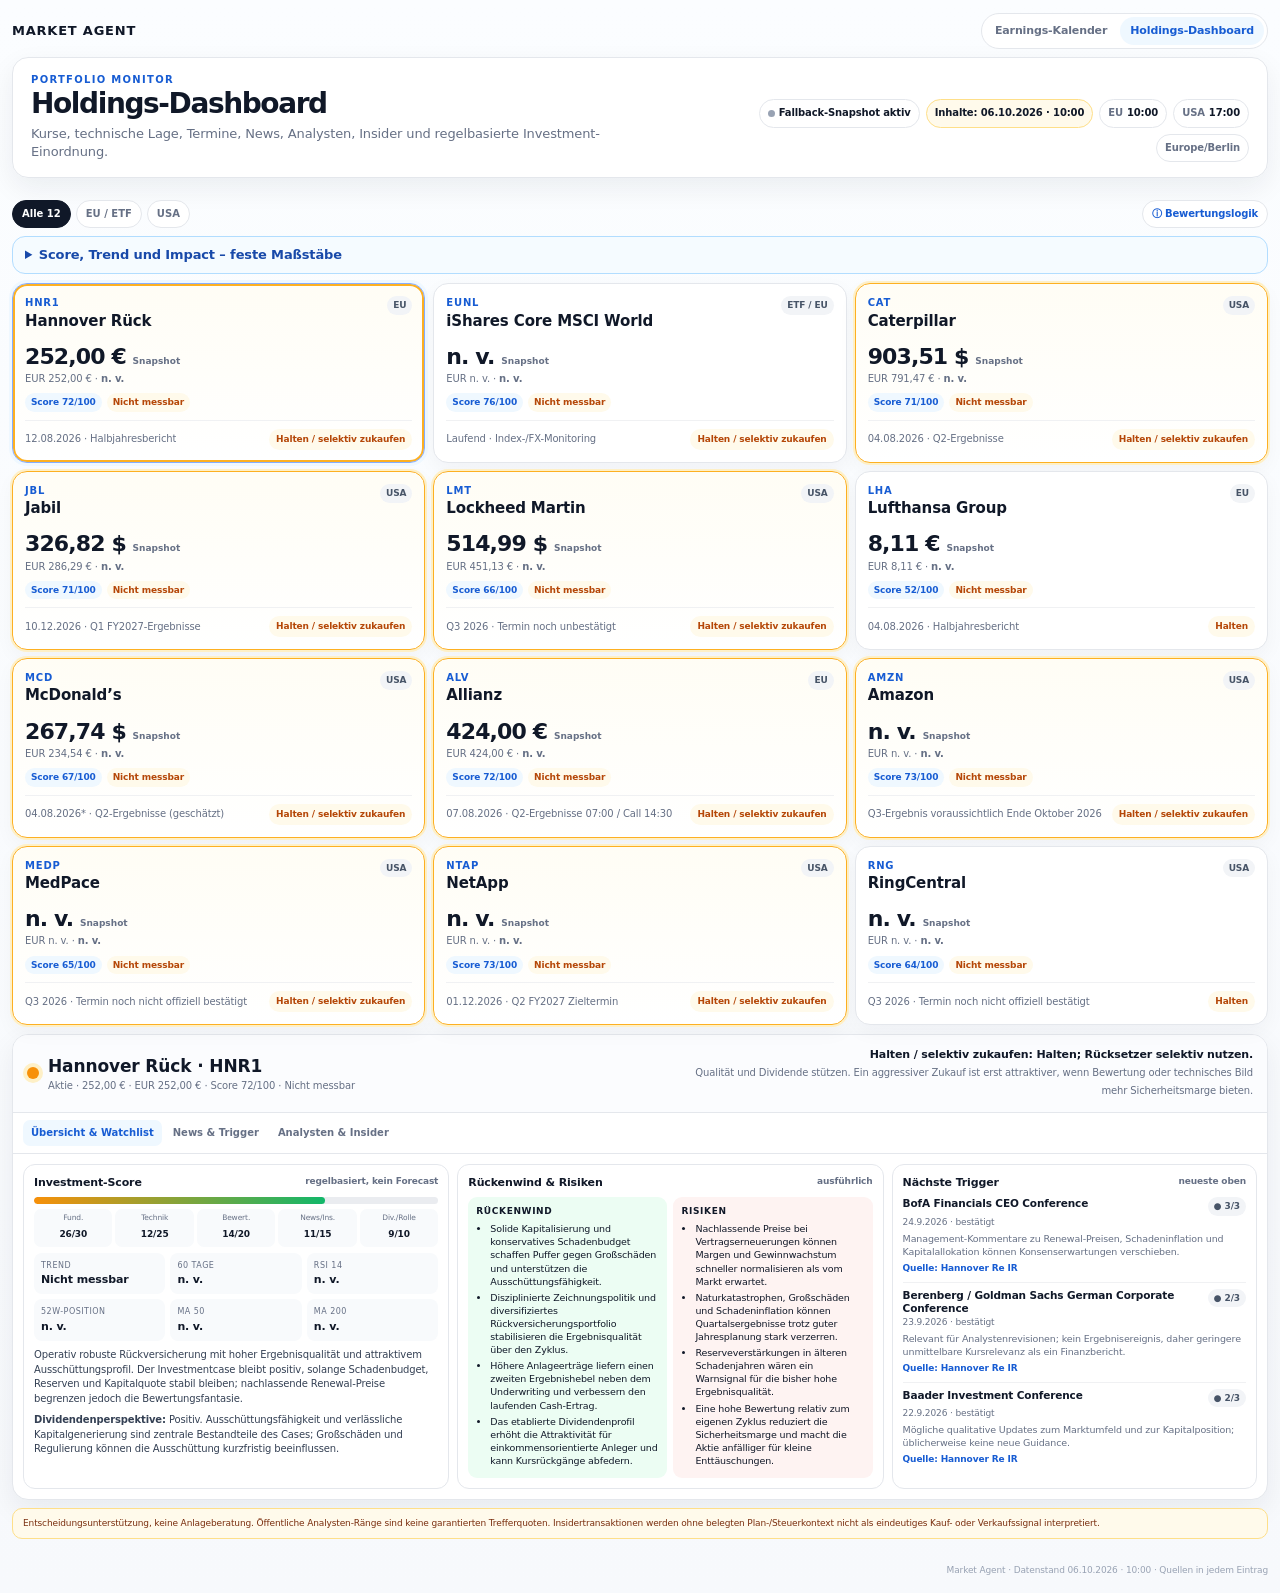
==== commit 9355170f: "Load October 13 partial EU research after last verified US update" ====
--- a/dashboard.html
+++ b/dashboard.html
@@ -4,4 +4,4 @@
 <main class="shell"><div class="toolbar"><div class="filters"><button class="filter active" data-filter="ALL">Alle</button><button class="filter" data-filter="EU">EU / ETF</button><button class="filter" data-filter="US">USA</button></div><a class="method-link" href="#methodology">ⓘ Bewertungslogik</a></div>
 <details id="methodology" class="method"><summary>Score, Trend und Impact – feste Maßstäbe</summary><div class="method-grid"><div class="method-card"><strong>Investment-Score 0–100</strong><p>Fundamentals 30, Technik 25, Bewertung/Analysten 20, News/Insider 15, Dividende/Portfoliorolle 10. 80–100 Zukauf; 65–79 positiv/selektiv; 50–64 Halten; 35–49 Reduzieren; darunter Verkaufen. Kein Kursforecast.</p></div><div class="method-card"><strong>Trend – fünf Zustände</strong><p>Stark aufwärts, aufwärts, gemischt, abwärts, stark abwärts. Einheitlich aus Kurs, MA20/50/200, 60-Tage-Rendite und Steigung der MA50. „Gemischt“ heißt: Signale widersprechen sich oder der Kurs liegt zwischen den Durchschnitten.</p></div><div class="method-card"><strong>Trigger-Stärke 1–3</strong><p>Je 1 Punkt für materielle Ergebnis-/Bewertungswirkung, bestätigte Quelle/Termin und zeitliche Nähe bzw. Unsicherheitsauflösung. 3/3 hohe Priorität, 2/3 relevant, 1/3 beobachten. Richtung separat.</p></div><div class="method-card"><strong>News-Impact ±1–3</strong><p>Richtung zeigt erwarteten Effekt auf Schätzungen/Sentiment. Stärke 1 indirekt oder klein, 2 relevant, 3 Guidance/Ergebnis/regulatorisch wesentlich. Jede Aussage enthält Quelle und Textbegründung.</p></div></div></details>
 <section id="holdings" class="holdings"></section><section class="detail"><div class="detail-head"><div class="detail-title"><span id="lamp" class="lamp"></span><div><h2 id="detail-name"></h2><p id="detail-sub"></p></div></div><div class="advice"><strong id="advice-title"></strong><span id="advice-text"></span></div></div><div class="tabs"><button class="tab active" data-tab="overview">Übersicht & Watchlist</button><button class="tab" data-tab="events">News & Trigger</button><button class="tab" data-tab="research">Analysten & Insider</button></div><div id="tab-overview" class="tab-panel active"></div><div id="tab-events" class="tab-panel"></div><div id="tab-research" class="tab-panel"></div></section><div class="disclaimer">Entscheidungsunterstützung, keine Anlageberatung. Öffentliche Analysten-Ränge sind keine garantierten Trefferquoten. Insidertransaktionen werden ohne belegten Plan-/Steuerkontext nicht als eindeutiges Kauf- oder Verkaufssignal interpretiert.</div></main><footer class="shell">Market Agent · Datenstand 25.09.2026 · 17:00 · Quellen in jedem Eintrag</footer>
-<script src="/assets/dashboard.js?v=20260918-1747" onerror="document.getElementById('data-state').textContent='Dashboard-Runtime konnte nicht geladen werden'"></script><script>(function(){setTimeout(function(){if(window.dashboardRuntimeReady)return;var s=document.createElement('script');s.src='/assets/dashboard.js?v=20260918-1747-retry-'+Date.now();s.onload=function(){setTimeout(function(){if(!window.dashboardRuntimeReady){var el=document.getElementById('data-state');if(el)el.textContent='Dashboard-Runtime konnte nicht initialisiert werden';}},1000)};s.onerror=function(){var el=document.getElementById('data-state');if(el)el.textContent='Dashboard-Runtime konnte auch im Wiederholungsversuch nicht geladen werden';};document.body.appendChild(s);},4000);})();</script><script src="/assets/dashboard-eu-20261006.js?v=20261006-1000"></script><script src="/assets/dashboard-us-20261006.js?v=20261006-1700"></script><script src="/assets/dashboard-status-guard.js?v=20261013-single-source"></script></body></html>+<script src="/assets/dashboard.js?v=20260918-1747" onerror="document.getElementById('data-state').textContent='Dashboard-Runtime konnte nicht geladen werden'"></script><script>(function(){setTimeout(function(){if(window.dashboardRuntimeReady)return;var s=document.createElement('script');s.src='/assets/dashboard.js?v=20260918-1747-retry-'+Date.now();s.onload=function(){setTimeout(function(){if(!window.dashboardRuntimeReady){var el=document.getElementById('data-state');if(el)el.textContent='Dashboard-Runtime konnte nicht initialisiert werden';}},1000)};s.onerror=function(){var el=document.getElementById('data-state');if(el)el.textContent='Dashboard-Runtime konnte auch im Wiederholungsversuch nicht geladen werden';};document.body.appendChild(s);},4000);})();</script><script src="/assets/dashboard-eu-20261006.js?v=20261006-1000"></script><script src="/assets/dashboard-us-20261006.js?v=20261006-1700"></script><script src="/assets/dashboard-eu-20261013.js?v=20261013-1000"></script><script src="/assets/dashboard-status-guard.js?v=20261013-single-source"></script></body></html>
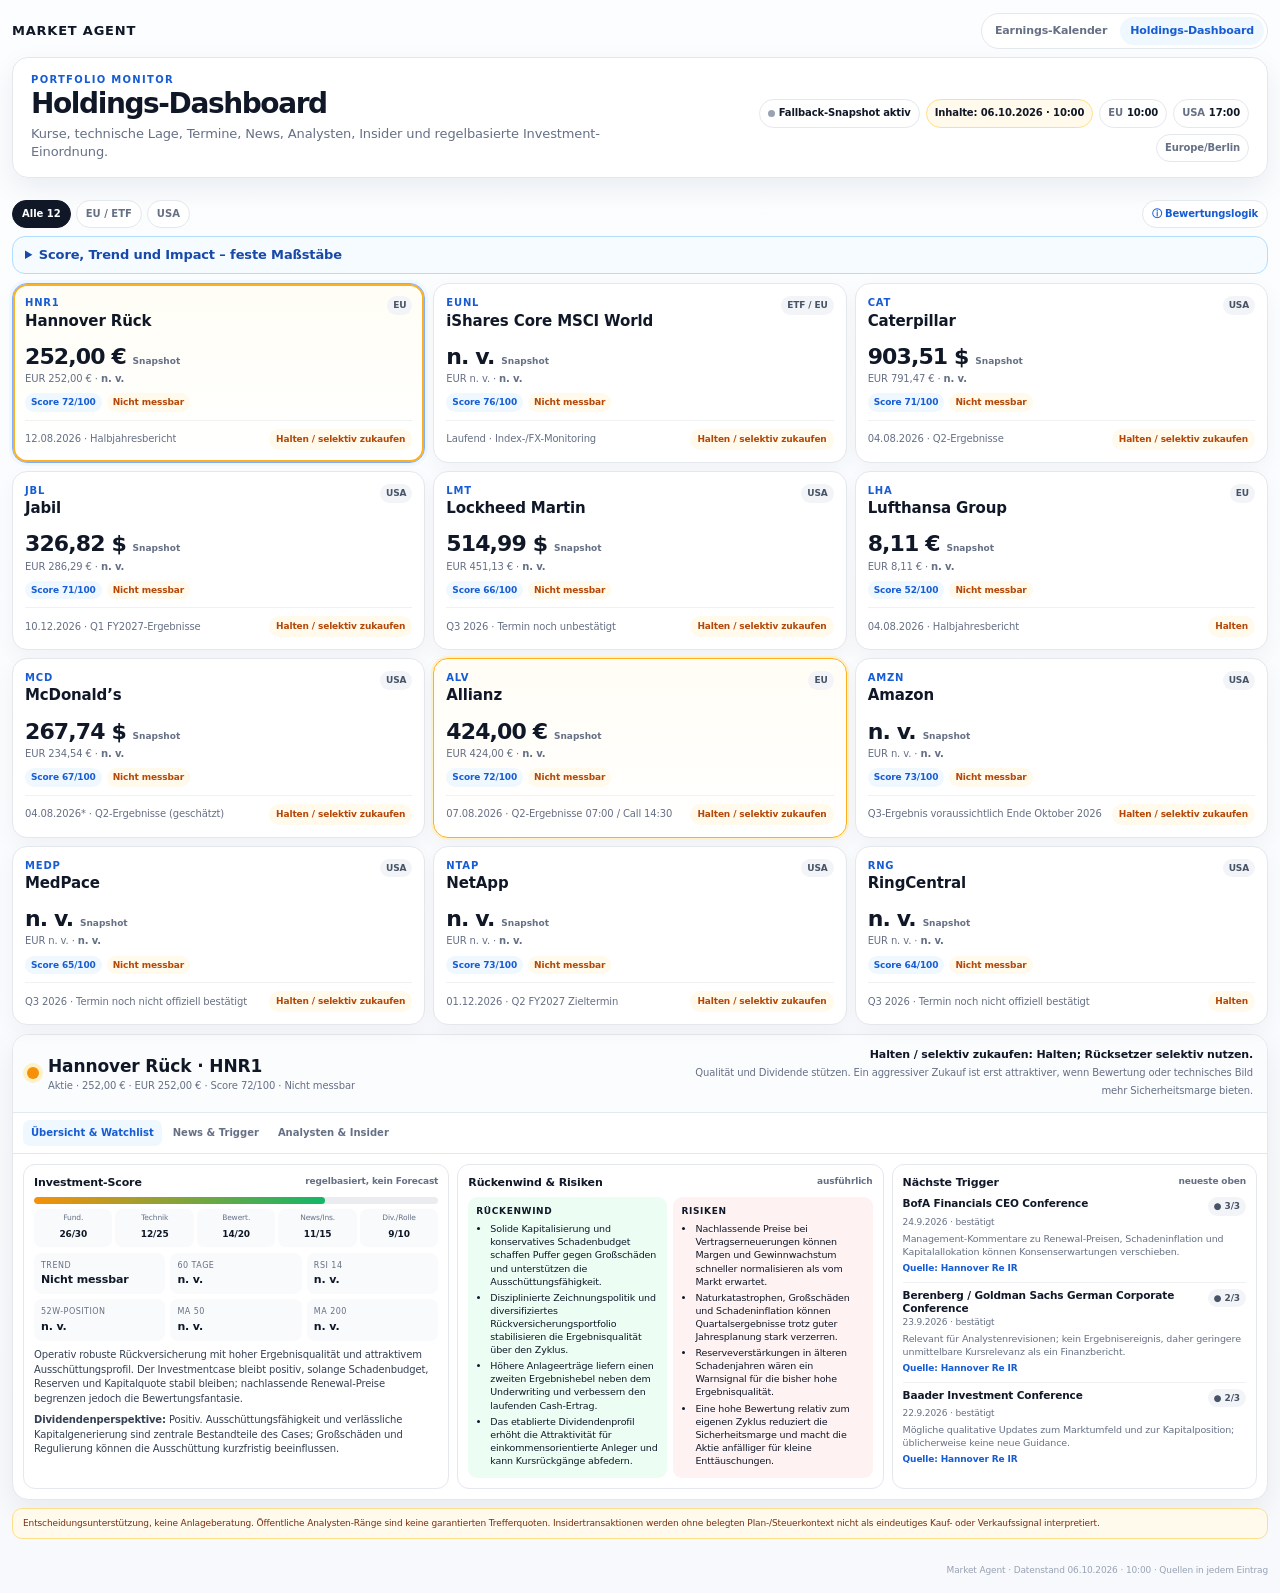
==== commit e8be1772: "Publish partial October 13 US rerun after EU data" ====
--- a/dashboard.html
+++ b/dashboard.html
@@ -4,4 +4,4 @@
 <main class="shell"><div class="toolbar"><div class="filters"><button class="filter active" data-filter="ALL">Alle</button><button class="filter" data-filter="EU">EU / ETF</button><button class="filter" data-filter="US">USA</button></div><a class="method-link" href="#methodology">ⓘ Bewertungslogik</a></div>
 <details id="methodology" class="method"><summary>Score, Trend und Impact – feste Maßstäbe</summary><div class="method-grid"><div class="method-card"><strong>Investment-Score 0–100</strong><p>Fundamentals 30, Technik 25, Bewertung/Analysten 20, News/Insider 15, Dividende/Portfoliorolle 10. 80–100 Zukauf; 65–79 positiv/selektiv; 50–64 Halten; 35–49 Reduzieren; darunter Verkaufen. Kein Kursforecast.</p></div><div class="method-card"><strong>Trend – fünf Zustände</strong><p>Stark aufwärts, aufwärts, gemischt, abwärts, stark abwärts. Einheitlich aus Kurs, MA20/50/200, 60-Tage-Rendite und Steigung der MA50. „Gemischt“ heißt: Signale widersprechen sich oder der Kurs liegt zwischen den Durchschnitten.</p></div><div class="method-card"><strong>Trigger-Stärke 1–3</strong><p>Je 1 Punkt für materielle Ergebnis-/Bewertungswirkung, bestätigte Quelle/Termin und zeitliche Nähe bzw. Unsicherheitsauflösung. 3/3 hohe Priorität, 2/3 relevant, 1/3 beobachten. Richtung separat.</p></div><div class="method-card"><strong>News-Impact ±1–3</strong><p>Richtung zeigt erwarteten Effekt auf Schätzungen/Sentiment. Stärke 1 indirekt oder klein, 2 relevant, 3 Guidance/Ergebnis/regulatorisch wesentlich. Jede Aussage enthält Quelle und Textbegründung.</p></div></div></details>
 <section id="holdings" class="holdings"></section><section class="detail"><div class="detail-head"><div class="detail-title"><span id="lamp" class="lamp"></span><div><h2 id="detail-name"></h2><p id="detail-sub"></p></div></div><div class="advice"><strong id="advice-title"></strong><span id="advice-text"></span></div></div><div class="tabs"><button class="tab active" data-tab="overview">Übersicht & Watchlist</button><button class="tab" data-tab="events">News & Trigger</button><button class="tab" data-tab="research">Analysten & Insider</button></div><div id="tab-overview" class="tab-panel active"></div><div id="tab-events" class="tab-panel"></div><div id="tab-research" class="tab-panel"></div></section><div class="disclaimer">Entscheidungsunterstützung, keine Anlageberatung. Öffentliche Analysten-Ränge sind keine garantierten Trefferquoten. Insidertransaktionen werden ohne belegten Plan-/Steuerkontext nicht als eindeutiges Kauf- oder Verkaufssignal interpretiert.</div></main><footer class="shell">Market Agent · Datenstand 25.09.2026 · 17:00 · Quellen in jedem Eintrag</footer>
-<script src="/assets/dashboard.js?v=20260918-1747" onerror="document.getElementById('data-state').textContent='Dashboard-Runtime konnte nicht geladen werden'"></script><script>(function(){setTimeout(function(){if(window.dashboardRuntimeReady)return;var s=document.createElement('script');s.src='/assets/dashboard.js?v=20260918-1747-retry-'+Date.now();s.onload=function(){setTimeout(function(){if(!window.dashboardRuntimeReady){var el=document.getElementById('data-state');if(el)el.textContent='Dashboard-Runtime konnte nicht initialisiert werden';}},1000)};s.onerror=function(){var el=document.getElementById('data-state');if(el)el.textContent='Dashboard-Runtime konnte auch im Wiederholungsversuch nicht geladen werden';};document.body.appendChild(s);},4000);})();</script><script src="/assets/dashboard-eu-20261006.js?v=20261006-1000"></script><script src="/assets/dashboard-us-20261006.js?v=20261006-1700"></script><script src="/assets/dashboard-eu-20261013.js?v=20261013-1000"></script><script src="/assets/dashboard-status-guard.js?v=20261013-single-source"></script></body></html>+<script src="/assets/dashboard.js?v=20260918-1747" onerror="document.getElementById('data-state').textContent='Dashboard-Runtime konnte nicht geladen werden'"></script><script>(function(){setTimeout(function(){if(window.dashboardRuntimeReady)return;var s=document.createElement('script');s.src='/assets/dashboard.js?v=20260918-1747-retry-'+Date.now();s.onload=function(){setTimeout(function(){if(!window.dashboardRuntimeReady){var el=document.getElementById('data-state');if(el)el.textContent='Dashboard-Runtime konnte nicht initialisiert werden';}},1000)};s.onerror=function(){var el=document.getElementById('data-state');if(el)el.textContent='Dashboard-Runtime konnte auch im Wiederholungsversuch nicht geladen werden';};document.body.appendChild(s);},4000);})();</script><script src="/assets/dashboard-eu-20261006.js?v=20261006-1000"></script><script src="/assets/dashboard-us-20261006.js?v=20261006-1700"></script><script src="/assets/dashboard-eu-20261013.js?v=20261013-1000"></script><script src="/assets/dashboard-us-20261013.js?v=20261013-rerun"></script><script src="/assets/dashboard-status-guard.js?v=20261013-single-source"></script></body></html>
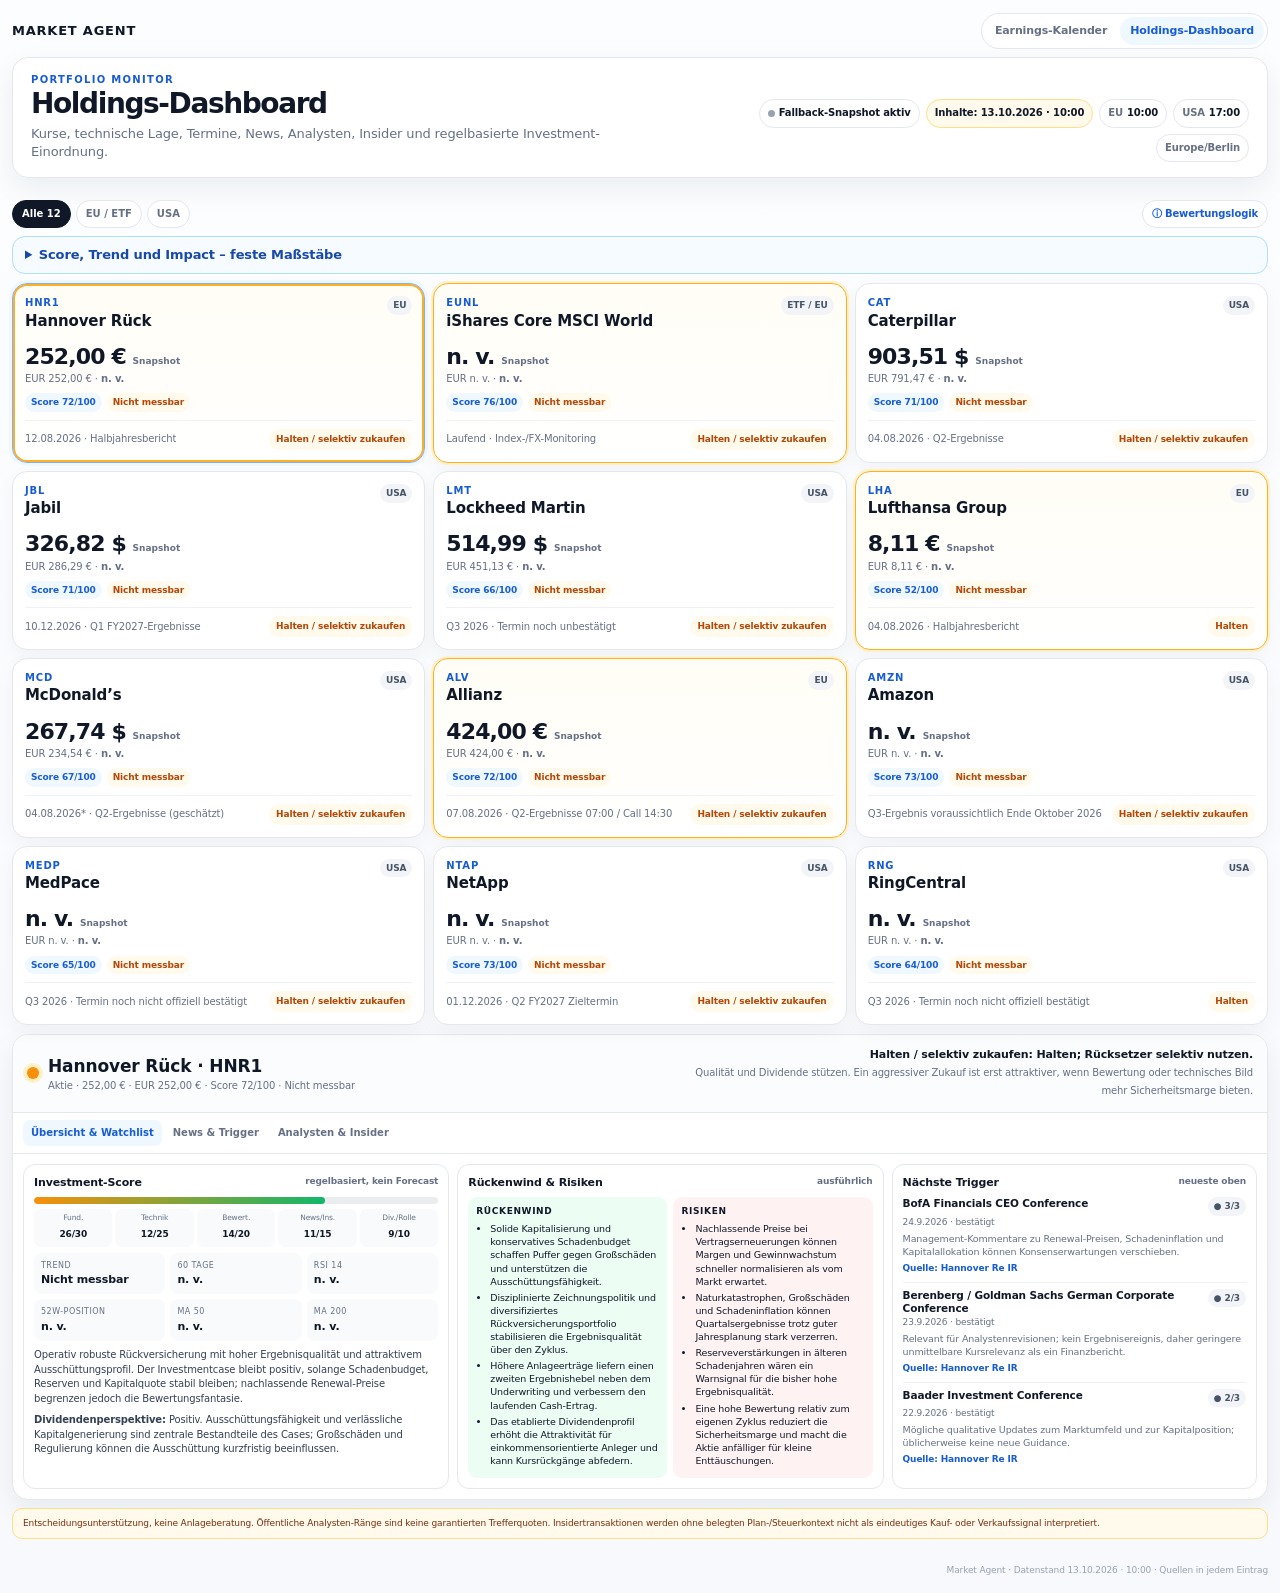
==== commit 167f8905: "Prevent incomplete US rerun from presenting unverified successful timestamp" ====
--- a/dashboard.html
+++ b/dashboard.html
@@ -4,4 +4,4 @@
 <main class="shell"><div class="toolbar"><div class="filters"><button class="filter active" data-filter="ALL">Alle</button><button class="filter" data-filter="EU">EU / ETF</button><button class="filter" data-filter="US">USA</button></div><a class="method-link" href="#methodology">ⓘ Bewertungslogik</a></div>
 <details id="methodology" class="method"><summary>Score, Trend und Impact – feste Maßstäbe</summary><div class="method-grid"><div class="method-card"><strong>Investment-Score 0–100</strong><p>Fundamentals 30, Technik 25, Bewertung/Analysten 20, News/Insider 15, Dividende/Portfoliorolle 10. 80–100 Zukauf; 65–79 positiv/selektiv; 50–64 Halten; 35–49 Reduzieren; darunter Verkaufen. Kein Kursforecast.</p></div><div class="method-card"><strong>Trend – fünf Zustände</strong><p>Stark aufwärts, aufwärts, gemischt, abwärts, stark abwärts. Einheitlich aus Kurs, MA20/50/200, 60-Tage-Rendite und Steigung der MA50. „Gemischt“ heißt: Signale widersprechen sich oder der Kurs liegt zwischen den Durchschnitten.</p></div><div class="method-card"><strong>Trigger-Stärke 1–3</strong><p>Je 1 Punkt für materielle Ergebnis-/Bewertungswirkung, bestätigte Quelle/Termin und zeitliche Nähe bzw. Unsicherheitsauflösung. 3/3 hohe Priorität, 2/3 relevant, 1/3 beobachten. Richtung separat.</p></div><div class="method-card"><strong>News-Impact ±1–3</strong><p>Richtung zeigt erwarteten Effekt auf Schätzungen/Sentiment. Stärke 1 indirekt oder klein, 2 relevant, 3 Guidance/Ergebnis/regulatorisch wesentlich. Jede Aussage enthält Quelle und Textbegründung.</p></div></div></details>
 <section id="holdings" class="holdings"></section><section class="detail"><div class="detail-head"><div class="detail-title"><span id="lamp" class="lamp"></span><div><h2 id="detail-name"></h2><p id="detail-sub"></p></div></div><div class="advice"><strong id="advice-title"></strong><span id="advice-text"></span></div></div><div class="tabs"><button class="tab active" data-tab="overview">Übersicht & Watchlist</button><button class="tab" data-tab="events">News & Trigger</button><button class="tab" data-tab="research">Analysten & Insider</button></div><div id="tab-overview" class="tab-panel active"></div><div id="tab-events" class="tab-panel"></div><div id="tab-research" class="tab-panel"></div></section><div class="disclaimer">Entscheidungsunterstützung, keine Anlageberatung. Öffentliche Analysten-Ränge sind keine garantierten Trefferquoten. Insidertransaktionen werden ohne belegten Plan-/Steuerkontext nicht als eindeutiges Kauf- oder Verkaufssignal interpretiert.</div></main><footer class="shell">Market Agent · Datenstand 25.09.2026 · 17:00 · Quellen in jedem Eintrag</footer>
-<script src="/assets/dashboard.js?v=20260918-1747" onerror="document.getElementById('data-state').textContent='Dashboard-Runtime konnte nicht geladen werden'"></script><script>(function(){setTimeout(function(){if(window.dashboardRuntimeReady)return;var s=document.createElement('script');s.src='/assets/dashboard.js?v=20260918-1747-retry-'+Date.now();s.onload=function(){setTimeout(function(){if(!window.dashboardRuntimeReady){var el=document.getElementById('data-state');if(el)el.textContent='Dashboard-Runtime konnte nicht initialisiert werden';}},1000)};s.onerror=function(){var el=document.getElementById('data-state');if(el)el.textContent='Dashboard-Runtime konnte auch im Wiederholungsversuch nicht geladen werden';};document.body.appendChild(s);},4000);})();</script><script src="/assets/dashboard-eu-20261006.js?v=20261006-1000"></script><script src="/assets/dashboard-us-20261006.js?v=20261006-1700"></script><script src="/assets/dashboard-eu-20261013.js?v=20261013-1000"></script><script src="/assets/dashboard-us-20261013.js?v=20261013-rerun"></script><script src="/assets/dashboard-status-guard.js?v=20261013-single-source"></script></body></html>+<script src="/assets/dashboard.js?v=20260918-1747" onerror="document.getElementById('data-state').textContent='Dashboard-Runtime konnte nicht geladen werden'"></script><script>(function(){setTimeout(function(){if(window.dashboardRuntimeReady)return;var s=document.createElement('script');s.src='/assets/dashboard.js?v=20260918-1747-retry-'+Date.now();s.onload=function(){setTimeout(function(){if(!window.dashboardRuntimeReady){var el=document.getElementById('data-state');if(el)el.textContent='Dashboard-Runtime konnte nicht initialisiert werden';}},1000)};s.onerror=function(){var el=document.getElementById('data-state');if(el)el.textContent='Dashboard-Runtime konnte auch im Wiederholungsversuch nicht geladen werden';};document.body.appendChild(s);},4000);})();</script><script src="/assets/dashboard-eu-20261006.js?v=20261006-1000"></script><script src="/assets/dashboard-us-20261006.js?v=20261006-1700"></script><script src="/assets/dashboard-eu-20261013.js?v=20261013-1000"></script><script src="/assets/dashboard-status-guard.js?v=20261013-single-source"></script></body></html>
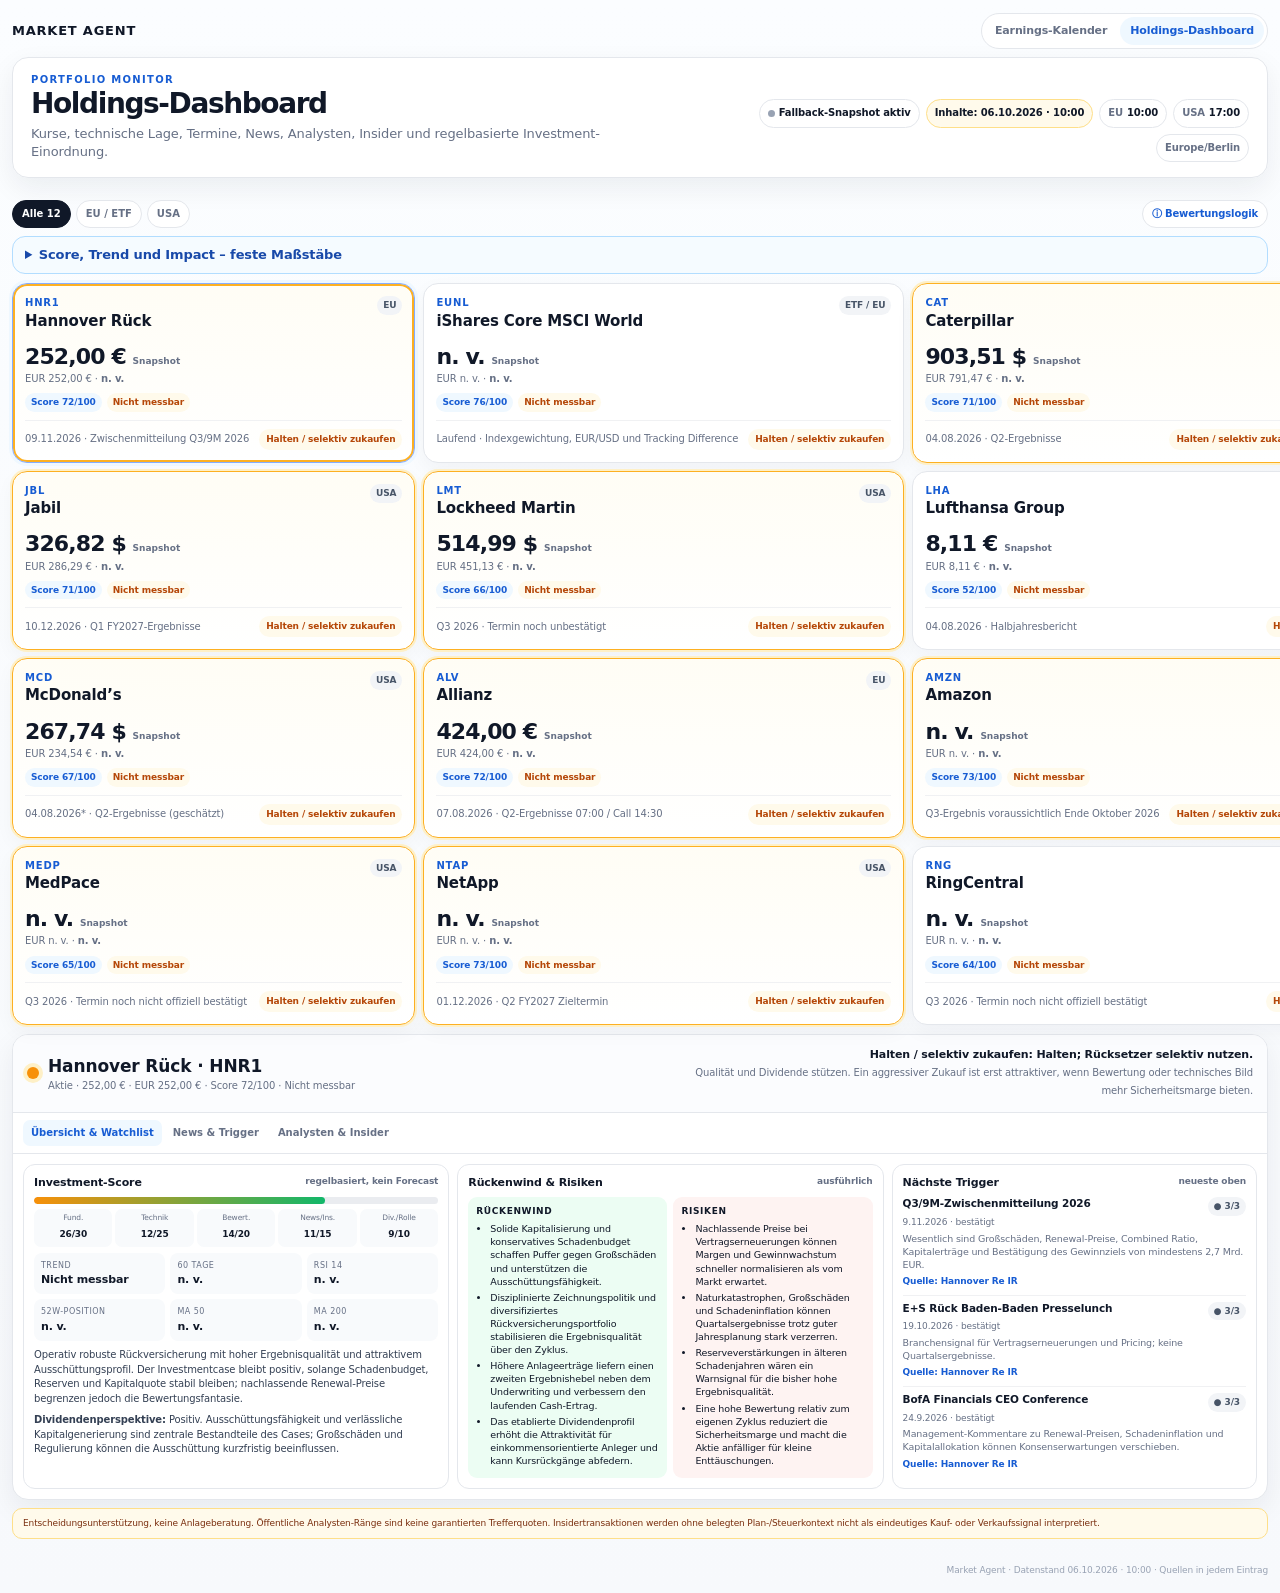
==== commit 098eecae: "Recover missing EU daily artifact and HTML reference without advancing success timestamp" ====
--- a/dashboard.html
+++ b/dashboard.html
@@ -4,4 +4,4 @@
 <main class="shell"><div class="toolbar"><div class="filters"><button class="filter active" data-filter="ALL">Alle</button><button class="filter" data-filter="EU">EU / ETF</button><button class="filter" data-filter="US">USA</button></div><a class="method-link" href="#methodology">ⓘ Bewertungslogik</a></div>
 <details id="methodology" class="method"><summary>Score, Trend und Impact – feste Maßstäbe</summary><div class="method-grid"><div class="method-card"><strong>Investment-Score 0–100</strong><p>Fundamentals 30, Technik 25, Bewertung/Analysten 20, News/Insider 15, Dividende/Portfoliorolle 10. 80–100 Zukauf; 65–79 positiv/selektiv; 50–64 Halten; 35–49 Reduzieren; darunter Verkaufen. Kein Kursforecast.</p></div><div class="method-card"><strong>Trend – fünf Zustände</strong><p>Stark aufwärts, aufwärts, gemischt, abwärts, stark abwärts. Einheitlich aus Kurs, MA20/50/200, 60-Tage-Rendite und Steigung der MA50. „Gemischt“ heißt: Signale widersprechen sich oder der Kurs liegt zwischen den Durchschnitten.</p></div><div class="method-card"><strong>Trigger-Stärke 1–3</strong><p>Je 1 Punkt für materielle Ergebnis-/Bewertungswirkung, bestätigte Quelle/Termin und zeitliche Nähe bzw. Unsicherheitsauflösung. 3/3 hohe Priorität, 2/3 relevant, 1/3 beobachten. Richtung separat.</p></div><div class="method-card"><strong>News-Impact ±1–3</strong><p>Richtung zeigt erwarteten Effekt auf Schätzungen/Sentiment. Stärke 1 indirekt oder klein, 2 relevant, 3 Guidance/Ergebnis/regulatorisch wesentlich. Jede Aussage enthält Quelle und Textbegründung.</p></div></div></details>
 <section id="holdings" class="holdings"></section><section class="detail"><div class="detail-head"><div class="detail-title"><span id="lamp" class="lamp"></span><div><h2 id="detail-name"></h2><p id="detail-sub"></p></div></div><div class="advice"><strong id="advice-title"></strong><span id="advice-text"></span></div></div><div class="tabs"><button class="tab active" data-tab="overview">Übersicht & Watchlist</button><button class="tab" data-tab="events">News & Trigger</button><button class="tab" data-tab="research">Analysten & Insider</button></div><div id="tab-overview" class="tab-panel active"></div><div id="tab-events" class="tab-panel"></div><div id="tab-research" class="tab-panel"></div></section><div class="disclaimer">Entscheidungsunterstützung, keine Anlageberatung. Öffentliche Analysten-Ränge sind keine garantierten Trefferquoten. Insidertransaktionen werden ohne belegten Plan-/Steuerkontext nicht als eindeutiges Kauf- oder Verkaufssignal interpretiert.</div></main><footer class="shell">Market Agent · Datenstand 25.09.2026 · 17:00 · Quellen in jedem Eintrag</footer>
-<script src="/assets/dashboard.js?v=20260918-1747" onerror="document.getElementById('data-state').textContent='Dashboard-Runtime konnte nicht geladen werden'"></script><script>(function(){setTimeout(function(){if(window.dashboardRuntimeReady)return;var s=document.createElement('script');s.src='/assets/dashboard.js?v=20260918-1747-retry-'+Date.now();s.onload=function(){setTimeout(function(){if(!window.dashboardRuntimeReady){var el=document.getElementById('data-state');if(el)el.textContent='Dashboard-Runtime konnte nicht initialisiert werden';}},1000)};s.onerror=function(){var el=document.getElementById('data-state');if(el)el.textContent='Dashboard-Runtime konnte auch im Wiederholungsversuch nicht geladen werden';};document.body.appendChild(s);},4000);})();</script><script src="/assets/dashboard-eu-20261006.js?v=20261006-1000"></script><script src="/assets/dashboard-us-20261006.js?v=20261006-1700"></script><script src="/assets/dashboard-eu-20261013.js?v=20261013-1000"></script><script src="/assets/dashboard-status-guard.js?v=20261013-single-source"></script></body></html>+<script src="/assets/dashboard.js?v=20260918-1747" onerror="document.getElementById('data-state').textContent='Dashboard-Runtime konnte nicht geladen werden'"></script><script>(function(){setTimeout(function(){if(window.dashboardRuntimeReady)return;var s=document.createElement('script');s.src='/assets/dashboard.js?v=20260918-1747-retry-'+Date.now();s.onload=function(){setTimeout(function(){if(!window.dashboardRuntimeReady){var el=document.getElementById('data-state');if(el)el.textContent='Dashboard-Runtime konnte nicht initialisiert werden';}},1000)};s.onerror=function(){var el=document.getElementById('data-state');if(el)el.textContent='Dashboard-Runtime konnte auch im Wiederholungsversuch nicht geladen werden';};document.body.appendChild(s);},4000);})();</script><script src="/assets/dashboard-eu-20261006.js?v=20261006-1000"></script><script src="/assets/dashboard-us-20261006.js?v=20261006-1700"></script><script src="/assets/dashboard-eu-20261013.js?v=20261013-1000"></script><script src="/assets/dashboard-eu-20261014.js?v=20261014-1000"></script><script src="/assets/dashboard-status-guard.js?v=20261013-single-source"></script></body></html>
